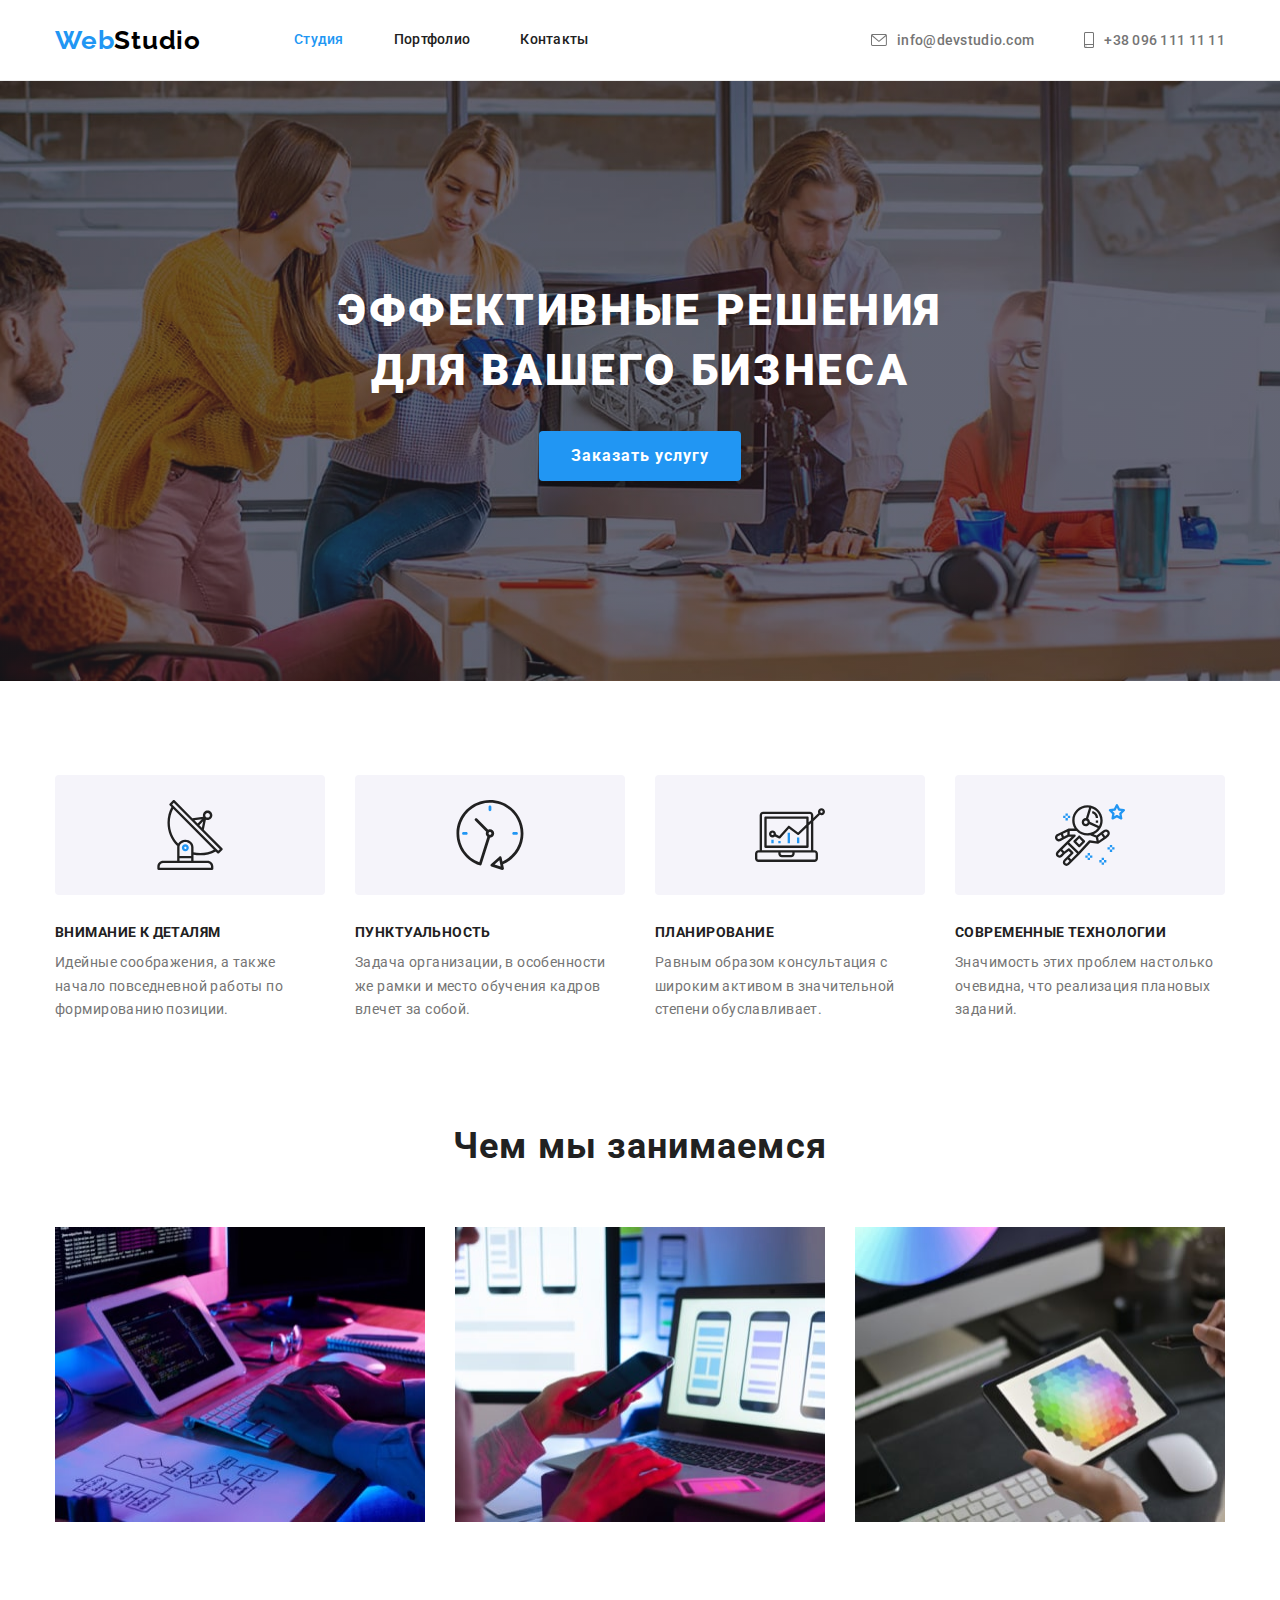
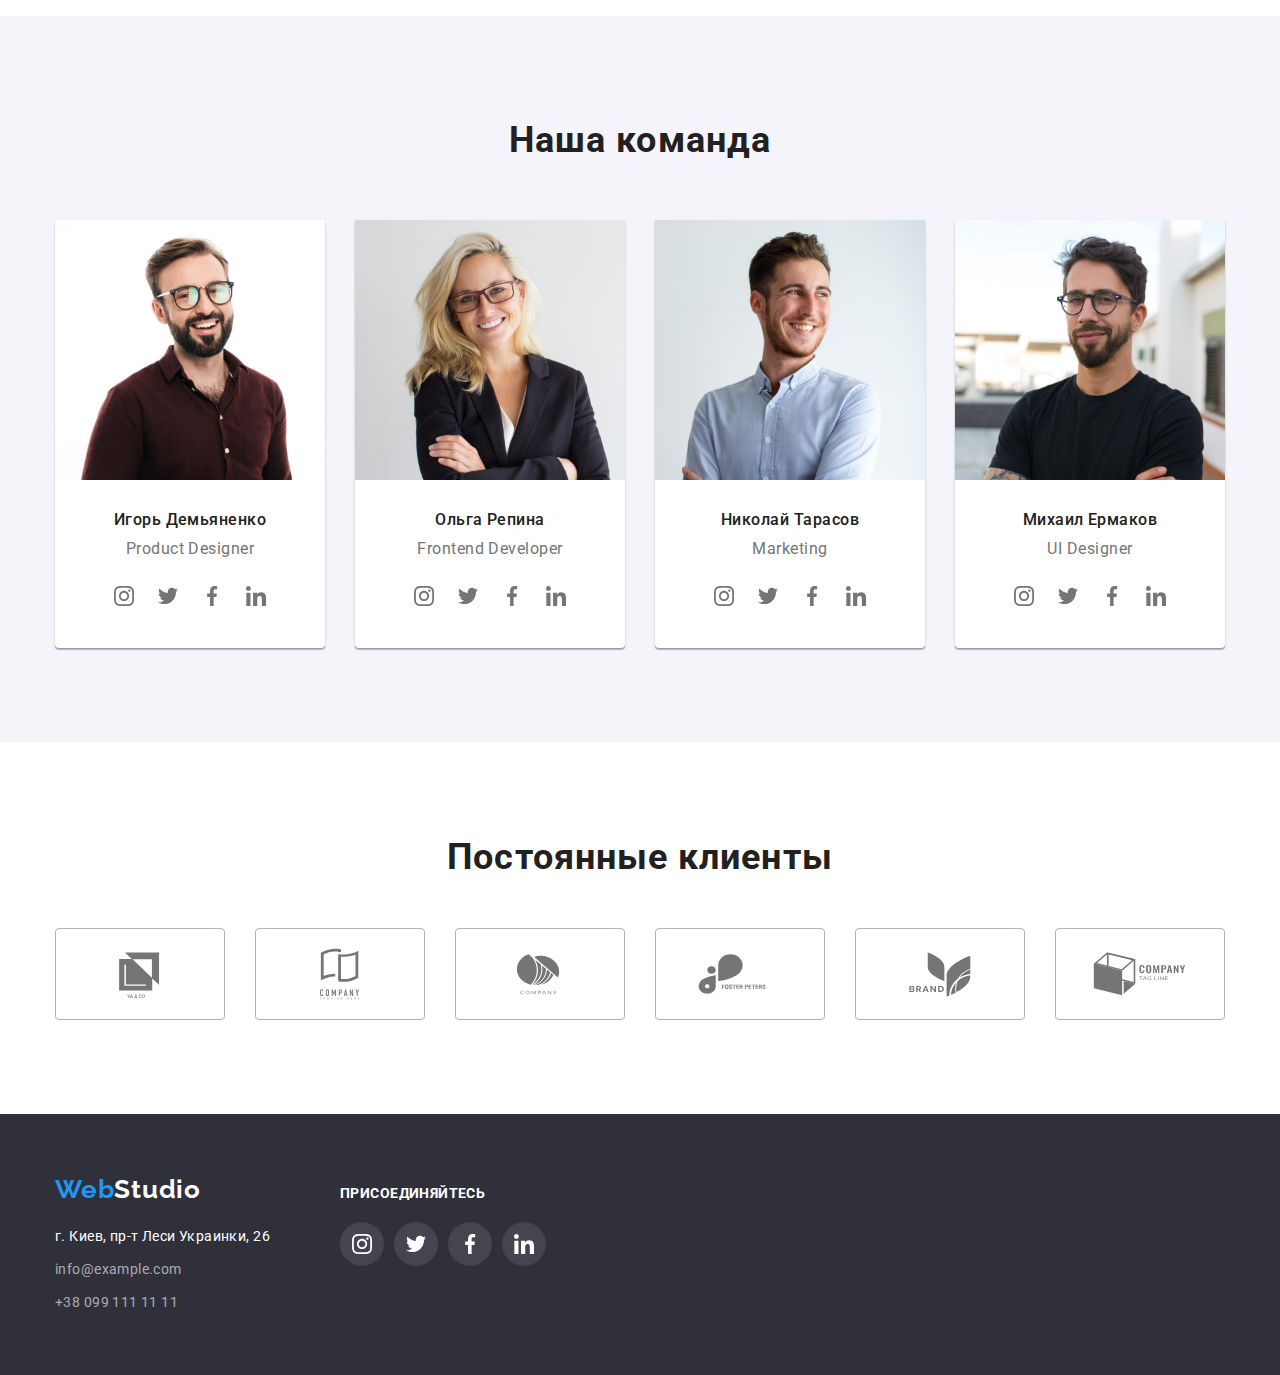
==== index.html @ 25a1067c "Adds files from HW#4" ====
<!DOCTYPE html>
<html lang="ru">
  <head>
    <meta charset="UTF-8" />
    <meta http-equiv="X-UA-Compatible" content="IE=edge" />
    <meta name="viewport" content="width=device-width, initial-scale=1.0" />
    <title>Студия</title>
    <link rel="preconnect" href="https://fonts.googleapis.com" />
    <link rel="preconnect" href="https://fonts.gstatic.com" crossorigin />
    <link
      href="https://fonts.googleapis.com/css2?family=Raleway:wght@700&family=Roboto:wght@400;500;700;900&display=swap"
      rel="stylesheet"
    />
    <link
      rel="stylesheet"
      href="https://cdnjs.cloudflare.com/ajax/libs/modern-normalize/1.1.0/modern-normalize.min.css"
    />
    <link rel="stylesheet" href="./css/styles.css" />
  </head>

  <body>
    <!-- Header -->
    <header class="page-header">
      <div class="container">
        <nav class="page-header-navigation">
          <a class="page-logo link" href="./index.html" lang="en"
            >Web<span class="header-logo">Studio</span></a
          >
          <ul class="page-header-navigation-list list">
            <li class="page-header-navigation-item">
              <a class="page-header-navigation-item-link link page-marker" href="./index.html"
                >Студия</a
              >
            </li>
            <li class="page-header-navigation-item">
              <a class="page-header-navigation-item-link link" href="./portfolio.html">Портфолио</a>
            </li>
            <li class="page-header-navigation-item">
              <a class="page-header-navigation-item-link link" href="">Контакты</a>
            </li>
          </ul>
        </nav>
        <ul class="page-header-contacts-list list">
          <li class="page-header-contacts-item">
            <a class="page-header-contacts-item-link link" href="mailto:info@devstudio.com">
              <svg class="mail-icon" width="16" height="12">
                <use href="./images/icons.svg#icon-envelope"></use></svg>info@devstudio.com
            </a>
          </li>
          <li class="page-header-contacts-item">
            <a class="page-header-contacts-item-link link" href="tel:+380961111111"
              ><svg class="phone-icon" width="10" height="16">
                <use href="./images/icons.svg#icon-smartphone"></use></svg>+38 096 111 11 11
            </a>
          </li>
        </ul>
      </div>
    </header>

    <main>
      <!-- Hero Section -->
      <section class="page-hero">
        <div class="container">
          <h1 class="page-hero-title">Эффективные решения для вашего бизнеса</h1>
          <button class="page-hero-button" type="button">Заказать услугу</button>
        </div>
      </section>

      <!-- Benefits Section -->
      <section class="benefits-section">
        <div class="container">
          <h2 class="benefits-section-title visually-hidden">Наши преимущества</h2>
          <ul class="benefits-section-list list">
            <li class="benefits-section-item">
              <div class="thumb">
                <svg class="benefits-section-item-icon" width="70" height="70">
                  <use href="./images/icons.svg#icon-antenna"></use>
                </svg>
              </div>
              <h3 class="benefits-section-item-title">Внимание к деталям</h3>
              <p class="benefits-section-item-text">
                Идейные соображения, а также начало повседневной работы по формированию позиции.
              </p>
            </li>
            <li class="benefits-section-item">
              <div class="thumb">
                <svg class="benefits-section-item-icon" width="70" height="70">
                  <use href="./images/icons.svg#icon-clock"></use>
                </svg>
              </div>
              <h3 class="benefits-section-item-title">Пунктуальность</h3>
              <p class="benefits-section-item-text">
                Задача организации, в особенности же рамки и место обучения кадров влечет за собой.
              </p>
            </li>
            <li class="benefits-section-item">
              <div class="thumb">
                <svg class="benefits-section-item-icon" width="70" height="70">
                  <use href="./images/icons.svg#icon-diagram"></use>
                </svg>
              </div>
              <h3 class="benefits-section-item-title">Планирование</h3>
              <p class="benefits-section-item-text">
                Равным образом консультация с широким активом в значительной степени обуславливает.
              </p>
            </li>
            <li class="benefits-section-item">
              <div class="thumb">
                <svg class="benefits-section-item-icon" width="70" height="70">
                  <use href="./images/icons.svg#icon-astronaut"></use>
                </svg>
              </div>
              <h3 class="benefits-section-item-title">Современные технологии</h3>
              <p class="benefits-section-item-text">
                Значимость этих проблем настолько очевидна, что реализация плановых заданий.
              </p>
            </li>
          </ul>
        </div>
      </section>

      <!-- Our work Section -->
      <section class="our-work-sectoin">
        <div class="container">
          <h2 class="our-work-sectoin-title">Чем мы занимаемся</h2>
          <ul class="our-work-sectoin-list list">
            <li class="our-work-sectoin-item">
              <img
                class="our-work-sectoin-item-picture"
                src="./images/what-we-do/what-we-do-pic-1.jpg"
                alt="Программист набирает прогрмный код"
                width="370"
                height="295"
              />
            </li>
            <li class="our-work-sectoin-item">
              <img
                class="our-work-sectoin-item-picture"
                src="./images/what-we-do/what-we-do-pic-2.jpg"
                alt="Процесс разработки мобильной версии приложения"
                width="370"
                height="295"
              />
            </li>
            <li class="our-work-sectoin-item">
              <img
                class="our-work-sectoin-item-picture"
                src="./images/what-we-do/what-we-do-pic-3.jpg"
                alt="Процесс выбора цвета из палитры цветов"
                width="370"
                height="295"
              />
            </li>
          </ul>
        </div>
      </section>

      <!-- Our team Section -->
      <section class="team-section">
        <div class="container">
          <h2 class="team-section-title">Наша команда</h2>
          <ul class="team-section-list list">
            <li class="team-section-person">
              <img
                class="team-section-person-photo"
                src="./images/our-team/team-member-pic-1.jpg"
                alt="Фотография дизайнера продукта"
                width="270"
                height="260"
              />
              <h3 class="team-section-person-name">Игорь Демьяненко</h3>
              <p class="team-section-person-profession" lang="en">Product Designer</p>
              <ul class="team-section-person-social-list list">
                <li class="team-section-person-social-item"><a href="" class="team-section-person-social-item-link link"><svg
                      class="team-section-person-social-item-icon" width="20" height="20">
                      <use href="./images/icons.svg#icon-instagram"></use>
                    </svg></a></li>
                <li class="team-section-person-social-item"><a href="" class="team-section-person-social-item-link link"><svg
                      class="team-section-person-social-item-icon" width="20" height="20">
                      <use href="./images/icons.svg#icon-twitter"></use>
                    </svg></a></li>
                <li class="team-section-person-social-item"><a href="" class="team-section-person-social-item-link link"><svg
                      class="team-section-person-social-item-icon" width="20" height="20">
                      <use href="./images/icons.svg#icon-facebook"></use>
                    </svg></a></li>
                <li class="team-section-person-social-item"><a href="" class="team-section-person-social-item-link link"><svg
                      class="team-section-person-social-item-icon" width="20" height="20">
                      <use href="./images/icons.svg#icon-linkedin"></use>
                    </svg></a></li>
              </ul>
            </li>
            <li class="team-section-person">
              <img
                class="team-section-person-photo"
                src="./images/our-team/team-member-pic-2.jpg"
                alt="Фотография фронт энд разработчика"
                width="270"
                height="260"
              />
              <h3 class="team-section-person-name">Ольга Репина</h3>
              <p class="team-section-person-profession" lang="en">Frontend Developer</p>
              <ul class="team-section-person-social-list list">
                <li class="team-section-person-social-item"><a href="" class="team-section-person-social-item-link link"><svg
                      class="team-section-person-social-item-icon" width="20" height="20">
                      <use href="./images/icons.svg#icon-instagram"></use>
                    </svg></a></li>
                <li class="team-section-person-social-item"><a href="" class="team-section-person-social-item-link link"><svg
                      class="team-section-person-social-item-icon" width="20" height="20">
                      <use href="./images/icons.svg#icon-twitter"></use>
                    </svg></a></li>
                <li class="team-section-person-social-item"><a href="" class="team-section-person-social-item-link link"><svg
                      class="team-section-person-social-item-icon" width="20" height="20">
                      <use href="./images/icons.svg#icon-facebook"></use>
                    </svg></a></li>
                <li class="team-section-person-social-item"><a href="" class="team-section-person-social-item-link link"><svg
                      class="team-section-person-social-item-icon" width="20" height="20">
                      <use href="./images/icons.svg#icon-linkedin"></use>
                    </svg></a></li>
              </ul>
            </li>
            <li class="team-section-person">
              <img
                class="team-section-person-photo"
                src="./images/our-team/team-member-pic-3.jpg"
                alt="Фотография маркетолога"
                width="270"
                height="260"
              />
              <h3 class="team-section-person-name">Николай Тарасов</h3>
              <p class="team-section-person-profession" lang="en">Marketing</p>
              <ul class="team-section-person-social-list list">
                <li class="team-section-person-social-item"><a href="" class="team-section-person-social-item-link link"><svg
                      class="team-section-person-social-item-icon" width="20" height="20">
                      <use href="./images/icons.svg#icon-instagram"></use>
                    </svg></a></li>
                <li class="team-section-person-social-item"><a href="" class="team-section-person-social-item-link link"><svg
                      class="team-section-person-social-item-icon" width="20" height="20">
                      <use href="./images/icons.svg#icon-twitter"></use>
                    </svg></a></li>
                <li class="team-section-person-social-item"><a href="" class="team-section-person-social-item-link link"><svg
                      class="team-section-person-social-item-icon" width="20" height="20">
                      <use href="./images/icons.svg#icon-facebook"></use>
                    </svg></a></li>
                <li class="team-section-person-social-item"><a href="" class="team-section-person-social-item-link link"><svg
                      class="team-section-person-social-item-icon" width="20" height="20">
                      <use href="./images/icons.svg#icon-linkedin"></use>
                    </svg></a></li>
              </ul>
            </li>
            <li class="team-section-person">
              <img
                class="team-section-person-photo"
                src="./images/our-team/team-member-pic-4.jpg"
                alt="Фотография дизайнера пользовательского интерфейса"
                width="270"
                height="260"
              />
              <h3 class="team-section-person-name">Михаил Ермаков</h3>
              <p class="team-section-person-profession" lang="en">UI Designer</p>
              <ul class="team-section-person-social-list list">
                <li class="team-section-person-social-item"><a href="" class="team-section-person-social-item-link link"><svg
                      class="team-section-person-social-item-icon" width="20" height="20">
                      <use href="./images/icons.svg#icon-instagram"></use>
                    </svg></a></li>
                <li class="team-section-person-social-item"><a href="" class="team-section-person-social-item-link link"><svg
                      class="team-section-person-social-item-icon" width="20" height="20">
                      <use href="./images/icons.svg#icon-twitter"></use>
                    </svg></a></li>
                <li class="team-section-person-social-item"><a href="" class="team-section-person-social-item-link link"><svg
                      class="team-section-person-social-item-icon" width="20" height="20">
                      <use href="./images/icons.svg#icon-facebook"></use>
                    </svg></a></li>
                <li class="team-section-person-social-item"><a href="" class="team-section-person-social-item-link link"><svg
                      class="team-section-person-social-item-icon" width="20" height="20">
                      <use href="./images/icons.svg#icon-linkedin"></use>
                    </svg></a></li>
              </ul>
            </li>
          </ul>
        </div>
      </section>

      <!-- Clients Section -->
      <section class="clients-section">
        <div class="container">
          <h2 class="clients-section-title">Постоянные клиенты</h2>
          <ul class="clients-section-list list">
            <li class="clients-section-item">
              <a class="client-section-item-link link" href=""><svg class="clients-section-item-icon" width="106" height="60">
                <use href="./images/icons.svg#icon-client-1"></use>
              </svg></a>
            </li>
            <li class="clients-section-item">
              <a class="client-section-item-link link" href=""><svg class="clients-section-item-icon" width="106" height="60">
                <use href="./images/icons.svg#icon-client-2"></use>
              </svg></a>
            </li>
            <li class="clients-section-item">
              <a class="client-section-item-link link" href=""><svg class="clients-section-item-icon" width="106" height="60">
                <use href="./images/icons.svg#icon-client-3"></use>
              </svg></a>
            </li>
            <li class="clients-section-item">
              <a class="client-section-item-link link" href=""><svg class="clients-section-item-icon" width="106" height="60">
                <use href="./images/icons.svg#icon-client-4"></use>
              </svg></a>
            </li>
            <li class="clients-section-item">
              <a class="client-section-item-link link" href=""><svg class="clients-section-item-icon" width="106" height="60">
                <use href="./images/icons.svg#icon-client-5"></use>
              </svg></a>
            </li>
            <li class="clients-section-item">
              <a class="client-section-item-link link" href=""><svg class="clients-section-item-icon" width="106" height="60">
                <use href="./images/icons.svg#icon-client-6"></use>
              </svg></a>
            </li>
          </ul>
        </div>
      </section>
    </main>

    <!-- Footer -->
    <footer class="page-footer">
      <div class="container">
        <div class="footer-contacts">
          <a class="page-logo link" href="./index.html" lang="en"
            >Web<span class="footer-logo">Studio</span></a
          >
          <address class="page-footer-address">
            <ul class="page-footer-address-list list">
              <li class="page-footer-address-item">
                <a
                  class="page-footer-address-item-address link"
                  href="https://goo.gl/maps/Gpic2GzjELETUbJ9A"
                  target="_blank"
                  rel="noopener noreferrer"
                  >г. Киев, пр-т Леси Украинки, 26</a
                >
              </li>
              <li class="page-footer-address-item">
                <a class="page-footer-address-item-mail link" href="mailto:info@example.com"
                  >info@example.com</a
                >
              </li>
              <li class="page-footer-address-item">
                <a class="page-footer-address-item-tel link" href="tel:+380991111111"
                  >+38 099 111 11 11</a
                >
              </li>
            </ul>
          </address>
        </div>

        <div class="footer-social">
          <h2 class="footer-social-title">Присоединяйтесь</h2>
          <ul class="footer-social-list list">
            <li class="footer-social-item"><a href="" class="footer-social-item-link link"><svg
                  class="footer-social-item-icon" width="20" height="20">
                  <use href="./images/icons.svg#icon-instagram"></use>
                </svg></a></li>
            <li class="footer-social-item"><a href="" class="footer-social-item-link link"><svg
                  class="footer-social-item-icon" width="20" height="20">
                  <use href="./images/icons.svg#icon-twitter"></use>
                </svg></a></li>
            <li class="footer-social-item"><a href="" class="footer-social-item-link link"><svg
                  class="footer-social-item-icon" width="20" height="20">
                  <use href="./images/icons.svg#icon-facebook"></use>
                </svg></a></li>
            <li class="footer-social-item"><a href="" class="footer-social-item-link link"><svg
                  class="footer-social-item-icon" width="20" height="20">
                  <use href="./images/icons.svg#icon-linkedin"></use>
                </svg></a></li>
          </ul>
        </div>
      </div>
    </footer>
  </body>
</html>
---- css/styles.css ----
:root {
  --main-title-color: #212121;
  --main-text-color: #757575;
  --main-navigation-item-color: #212121;
  --accent-color: #2196f3;
  --current-page-marker-color: #2196f3;

  --section-padding-top: 94px;
  --section-padding-bottom: 94px;
  --main-gap: 30px;
}

body {
  font-family: 'Roboto', sans-serif;
  color: var(--main-text-color);
}

h1,
h2,
h3,
h4,
h5,
h6,
p {
  margin-top: 0;
  margin-bottom: 0;
}

ul {
  margin-top: 0;
  margin-bottom: 0;
  padding-left: 0;
}

/* -***- Utiliyt classes -***- */
.visually-hidden {
  position: absolute;
  width: 1px;
  height: 1px;
  margin: -1px;
  padding: 0;
  overflow: hidden;
  border: 0;
  clip: rect(0 0 0 0);
}

.list {
  list-style: none;
}

.link {
  text-decoration: none;
}

.container {
  width: 1200px;
  padding-left: 15px;
  padding-right: 15px;
  margin: 0 auto;
}

.page-logo {
  font-family: 'Raleway', sans-serif;
  font-weight: 700;
  font-size: 26px;
  line-height: 1.19;
  letter-spacing: 0.03em;

  color: #2196f3;
}

/* -***-Index page-***- */

/* ---Header--- */
.page-header {
  border-bottom: 1px solid #ececec;
}

/* Logo */
.page-header .container {
  display: flex;
}

.page-header-navigation {
  display: flex;
  align-items: center;
}

.page-logo .header-logo {
  color: #000000;
}

/* Header Navigation */
.page-header-navigation-list {
  display: flex;
  margin-left: 93px;
}

.page-header-navigation-item + .page-header-navigation-item {
  margin-left: 50px;
}

.page-header-navigation-item-link {
  font-weight: 500;
  font-size: 14px;
  line-height: 1.14;
  letter-spacing: 0.02em;

  color: var(--main-navigation-item-color);

  display: block;
  padding-top: 32px;
  padding-bottom: 32px;
}

.page-header-navigation-item-link:hover,
.page-header-navigation-item-link:focus {
  color: var(--accent-color);
}

/* Header Contacts */
.page-header-contacts-list {
  display: flex;
  margin-left: auto;
  align-items: center;
}

.page-header-contacts-item + .page-header-contacts-item {
  margin-left: 50px;
}

.page-header-contacts-item-link {
  font-weight: 500;
  font-size: 14px;
  line-height: 1, 14;
  letter-spacing: 0.02em;

  color: #757575;

  display: flex;
  align-items: center;
  padding-top: 32px;
  padding-bottom: 32px;
}

.page-header-contacts-item-link:hover,
.page-header-contacts-item-link:focus {
  color: var(--accent-color);
}

.mail-icon,
.phone-icon {
  fill: currentColor;
  margin-right: 10px;
  max-height: 100%;
}

.page-marker {
  color: var(--current-page-marker-color);
}

/* ---Hero Section--- */
.page-hero {
  padding-top: 200px;
  padding-bottom: 200px;

  background-color: #c4c4c4;
  background-image: linear-gradient(rgba(47, 48, 58, 0.4), rgba(47, 48, 58, 0.4)),
    url(../images/hero-section/hero-bg.jpg);
  background-repeat: no-repeat;
  background-position: center;
  background-size: cover;
}

.page-hero-title {
  font-weight: 900;
  font-size: 44px;
  line-height: 1.36;
  letter-spacing: 0.06em;
  text-transform: uppercase;
  text-align: center;

  color: #ffffff;

  display: block;
  width: 696px;
  margin-left: auto;
  margin-right: auto;
}

.page-hero-button {
  font-family: 'Roboto', sans-serif;
  font-weight: 700;
  font-size: 16px;
  line-height: 1.87;
  letter-spacing: 0.06em;

  cursor: pointer;

  color: #ffffff;
  background-color: #2196f3;
  border: 0;
  padding: 10px 32px;
  box-shadow: 0px 4px 4px rgba(0, 0, 0, 0.15);
  border-radius: 4px;

  display: block;
  margin-top: 30px;
  margin-left: auto;
  margin-right: auto;
}

.page-hero-button:hover,
.page-hero-button:focus {
  background-color: #188ce8;
}

/* ---Benefits Section--- */
.benefits-section {
  padding-top: var(--section-padding-top);
  padding-bottom: var(--section-padding-bottom);
}

.benefits-section-list {
  display: flex;
}

.benefits-section-item + .benefits-section-item {
  margin-left: var(--main-gap);
}

.benefits-section .thumb {
  width: 270px;
  height: 120px;
  display: flex;
  align-items: center;
  justify-content: center;

  background-color: #f5f4fa;
  border-radius: 4px;
}

.benefits-section-item-title {
  font-weight: 700;
  font-size: 14px;
  line-height: 1.14;
  letter-spacing: 0.03em;
  text-transform: uppercase;

  color: var(--main-title-color);

  margin-top: 30px;
}

.benefits-section-item-text {
  font-size: 14px;
  line-height: 1.71;
  letter-spacing: 0.03em;

  display: block;
  margin-top: 10px;
}

/* ---Our work Section--- */
.our-work-sectoin {
  padding-bottom: var(--section-padding-bottom);
}

.our-work-sectoin-title {
  font-weight: 700;
  font-size: 36px;
  line-height: 1.67;
  letter-spacing: 0.03em;
  text-align: center;

  color: var(--main-title-color);
}

.our-work-sectoin-list {
  display: flex;
  margin-top: 50px;
}

.our-work-sectoin-item + .our-work-sectoin-item {
  margin-left: var(--main-gap);
}

.our-work-sectoin-item-picture {
  display: block;
}

/* ---Our team Section--- */
.team-section {
  padding-top: var(--section-padding-top);
  padding-bottom: var(--section-padding-bottom);

  background: #f5f4fa;
}

.team-section-title {
  font-weight: 700;
  font-size: 36px;
  line-height: 1.67;
  letter-spacing: 0.03em;
  text-align: center;

  color: var(--main-title-color);
}

.team-section-list {
  display: flex;
  margin-top: 50px;
}

.team-section-person + .team-section-person {
  margin-left: var(--main-gap);
}

.team-section-person {
  background: #ffffff;
  box-shadow: 0px 1px 3px rgba(0, 0, 0, 0.12), 0px 1px 1px rgba(0, 0, 0, 0.14),
    0px 2px 1px rgba(0, 0, 0, 0.2);
  border-radius: 0px 0px 4px 4px;
  padding-bottom: 30px;
}

.team-section-person-photo {
  display: block;
}

.team-section-person-name {
  font-weight: 500;
  font-size: 16px;
  line-height: 1.19;
  letter-spacing: 0.03em;
  text-align: center;

  color: #212121;

  margin-top: 30px;
}

.team-section-person-profession {
  font-size: 16px;
  line-height: 1.19;
  letter-spacing: 0.03em;
  text-align: center;

  margin-top: 10px;
}

.team-section-person-social-list {
  display: flex;
  justify-content: center;
  margin-top: 16px;
}

.eam-section-person-social-item:not(:last-child) {
  margin-right: 10px;
}

.team-section-person-social-item-link {
  display: flex;
  width: 44px;
  height: 44px;
  border-radius: 50%;
  align-items: center;
  justify-content: center;
  color: var(--main-text-color);
}

.team-section-person-social-item-link:hover,
.team-section-person-social-item-link:focus {
  background-color: var(--accent-color);
  color: #ffffff;
}

.team-section-person-social-item-icon {
  fill: currentColor;
}

/* --Clients Section--- */
.clients-section {
  padding-top: var(--section-padding-top);
  padding-bottom: var(--section-padding-bottom);
}

.clients-section-title {
  font-weight: bold;
  font-size: 36px;
  line-height: 1.17;
  text-align: center;
  letter-spacing: 0.03em;

  color: var(--main-title-color);
}

.clients-section-list {
  display: flex;
  margin-top: 50px;
}

.clients-section-item:not(:last-child) {
  margin-right: var(--main-gap);
}

.client-section-item-link {
  display: flex;
  width: 170px;
  height: 92px;
  border: 1px solid #afb1b8;
  border-radius: 4px;
  padding: 16px 32px;
  color: var(--main-text-color);
}

.client-section-item-link:hover,
.client-section-item-link:focus {
  color: var(--accent-color);
  border: 1px solid var(--accent-color);
}

.clients-section-item-icon {
  fill: currentColor;
}

/* ---Footer--- */
.page-footer {
  background-color: #2f303a;
}

.page-logo .footer-logo {
  color: #ffffff;
}

.page-footer .container {
  padding-top: 60px;
  padding-bottom: 60px;

  display: flex;
  align-items: baseline;
}

.page-footer-address {
  display: block;
  margin-top: 20px;
}

.page-footer-address-item + .page-footer-address-item {
  display: block;
  margin-top: 9px;
}

.page-footer-address-item-address {
  font-style: normal;
  font-size: 14px;
  line-height: 1.71;
  letter-spacing: 0.03em;

  color: #ffffff;
}

.page-footer-address-item-address:hover,
.page-footer-address-item-address:focus {
  color: var(--accent-color);
}

.page-footer-address-item-mail,
.page-footer-address-item-tel {
  font-style: normal;
  font-size: 14px;
  line-height: 1.71;
  letter-spacing: 0.03em;

  color: rgba(255, 255, 255, 0.6);
}

.page-footer-address-item-mail:hover,
.page-footer-address-item-mail:focus {
  color: var(--accent-color);
}

.page-footer-address-item-tel:hover,
.page-footer-address-item-tel:focus {
  color: var(--accent-color);
}

.footer-social {
  margin-left: 70px;
}

.footer-social-title {
  font-weight: bold;
  font-size: 14px;
  line-height: 1.14;
  letter-spacing: 0.03em;
  text-transform: uppercase;

  color: #ffffff;
}

.footer-social-list {
  display: flex;
  margin-top: 20px;
}

.footer-social-item:not(:last-child) {
  margin-right: 10px;
}

.footer-social-item-link {
  display: flex;
  justify-content: center;
  align-items: center;
  width: 44px;
  height: 44px;

  background-color: rgba(255, 255, 255, 0.1);
  border-radius: 50%;
  color: #ffffff;
}

.footer-social-item-link:hover,
.footer-social-item-link:focus {
  background-color: var(--accent-color);
}

.footer-social-item-icon {
  fill: currentColor;
}

/* -***-Portfolio page-***- */
.projects {
  padding-top: var(--section-padding-top);
  padding-bottom: var(--section-padding-bottom);
}

/* ---Filters Section--- */
.filters-list {
  display: flex;
  justify-content: center;
}

.filters-item + .filters-item {
  margin-left: 8px;
}

.filters-button {
  font-family: 'Roboto', sans-serif;
  font-weight: 500;
  font-size: 16px;
  line-height: 1.62;
  letter-spacing: 0.03em;

  cursor: pointer;

  color: #212121;
  background: #f5f4fa;

  border-radius: 4px;
  border: 0;
  padding: 6px 22px;
}

/* .active-button {
  color: #ffffff;
  text-shadow: 0px 4px 4px rgba(0, 0, 0, 0.25);
  background-color: #2196f3;
} */

.filters-button:hover,
.filters-button:focus {
  color: #ffffff;
  text-shadow: 0px 4px 4px rgba(0, 0, 0, 0.25);
  background-color: var(--accent-color);
  box-shadow: 0px 3px 1px rgba(0, 0, 0, 0.1), 0px 1px 2px rgba(0, 0, 0, 0.08),
    0px 2px 2px rgba(0, 0, 0, 0.12);
}

/* ---Projects Section--- */

.project-list {
  display: flex;
  flex-wrap: wrap;
  margin-top: 50px;
  margin-right: calc(-1 * var(--main-gap));
  margin-bottom: -30px;
}

.project-item {
  flex-basis: calc(100% / 3 - 30px);
  margin-right: var(--main-gap);
  margin-bottom: 30px;

  background: #ffffff;
}

.project-item:hover,
.project-item:focus {
  box-shadow: 0px 1px 1px rgba(0, 0, 0, 0.12), 0px 4px 4px rgba(0, 0, 0, 0.06),
    1px 4px 6px rgba(0, 0, 0, 0.16);
}

.project-preview {
  display: block;
  max-width: 100%;
}

.project-item-description {
  padding: 20px 24px;
  border-left: 1px solid #eeeeee;
  border-right: 1px solid #eeeeee;
  border-bottom: 1px solid #eeeeee;
}

.project-title {
  font-weight: 700;
  font-size: 18px;
  line-height: 2;
  letter-spacing: 0.06em;

  color: var(--main-title-color);
}

.project-category {
  font-size: 16px;
  line-height: 1.87;
  letter-spacing: 0.03em;
  color: var(--main-text-color);

  margin-top: 4px;
}
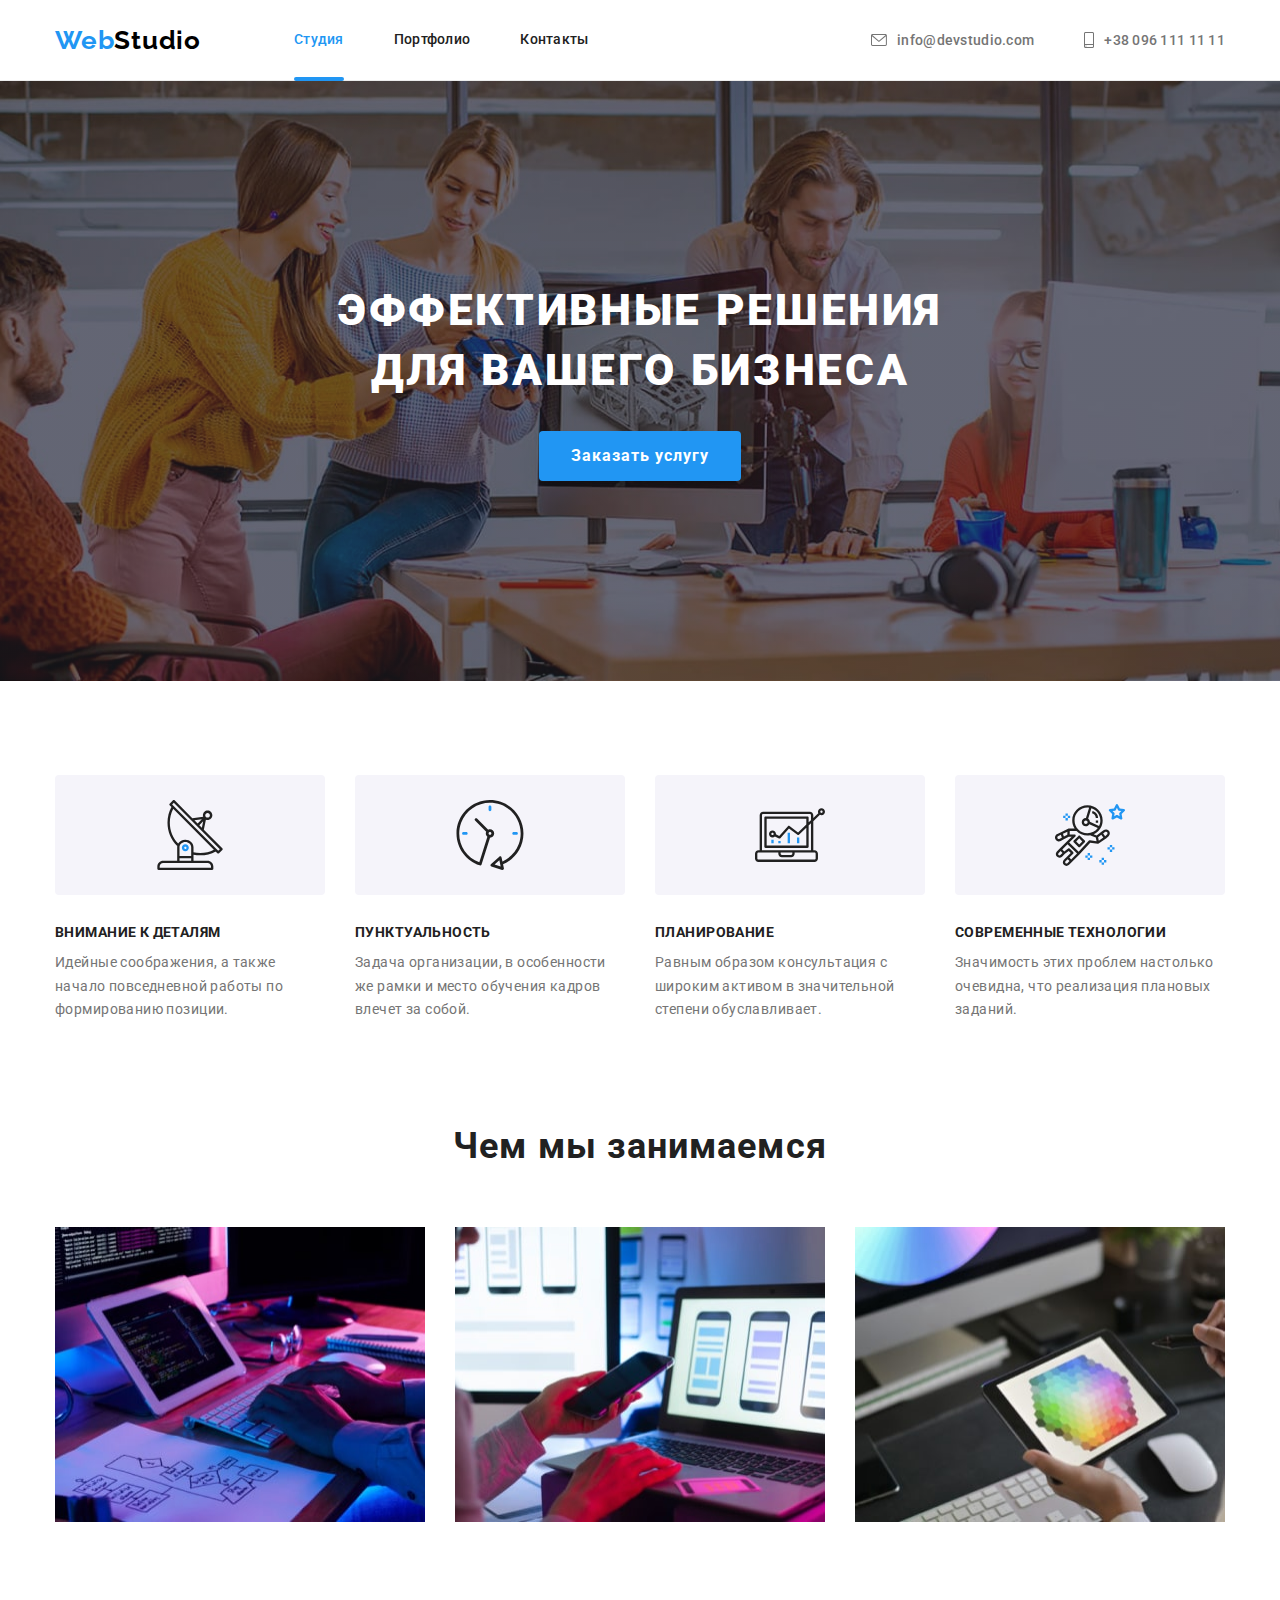
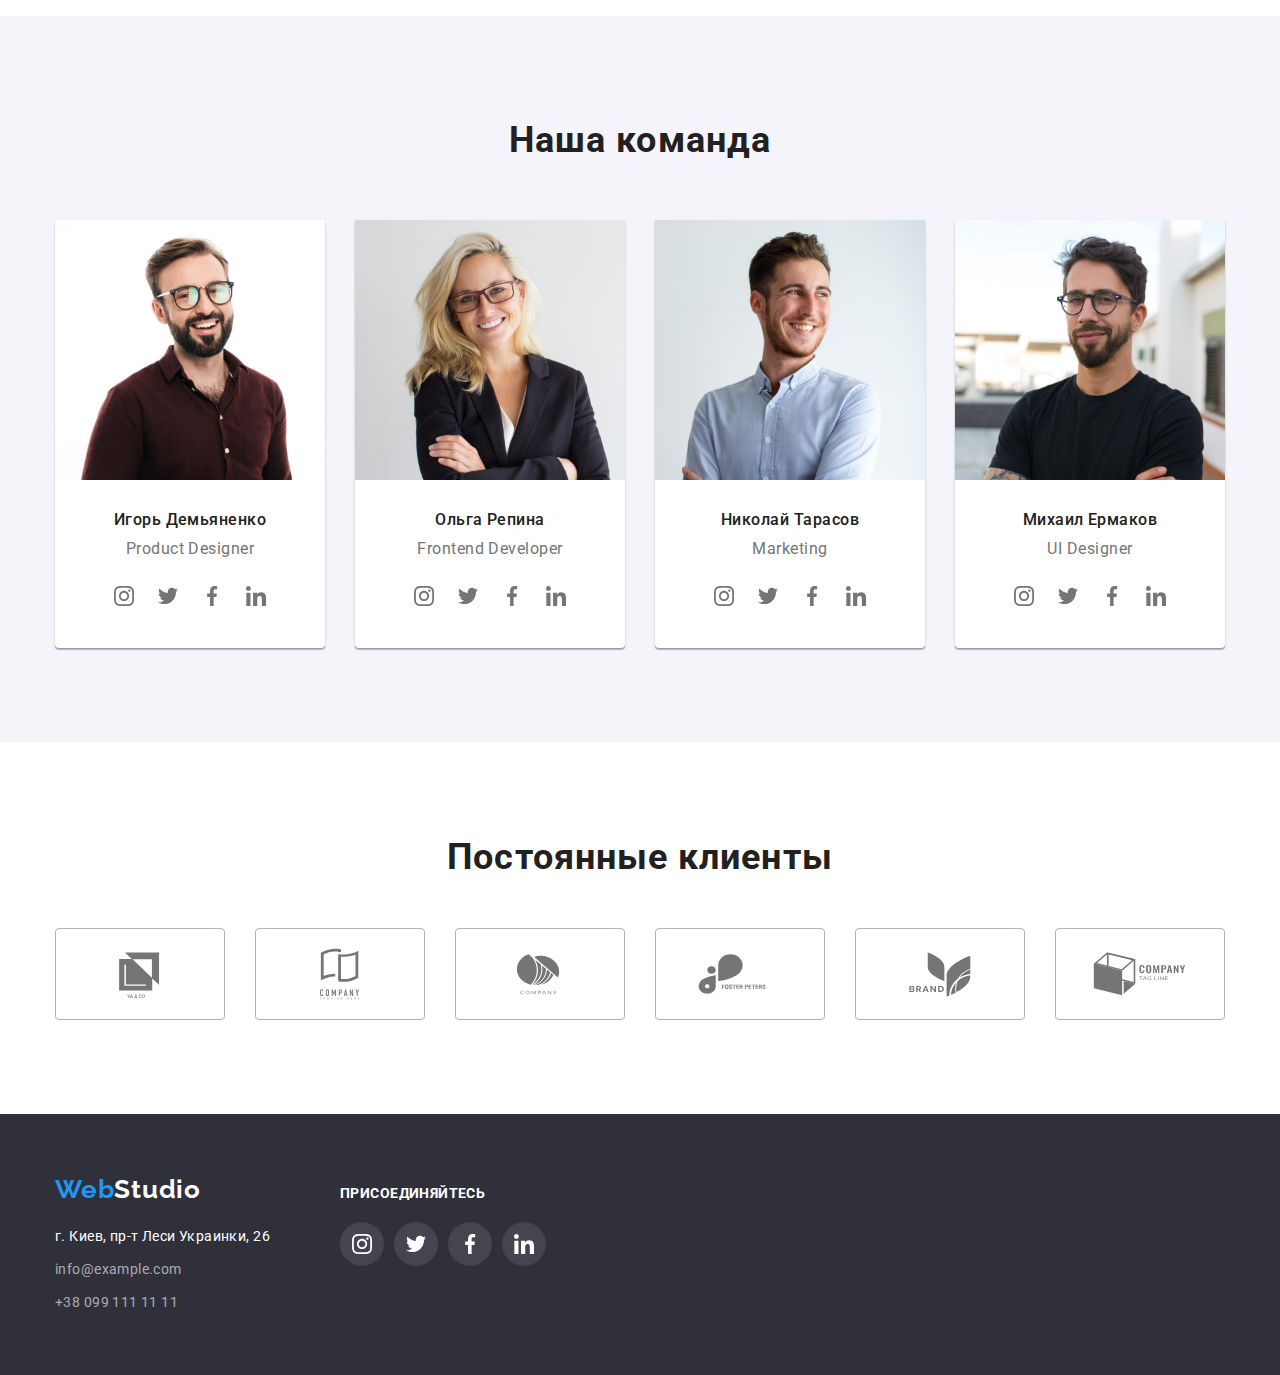
==== commit 52193792: "Adds current page underline identification" ====
--- a/index.html
+++ b/index.html
@@ -28,7 +28,7 @@
           >
           <ul class="page-header-navigation-list list">
             <li class="page-header-navigation-item">
-              <a class="page-header-navigation-item-link link page-marker" href="./index.html"
+              <a class="page-header-navigation-item-link link current-page-marker" href="./index.html"
                 >Студия</a
               >
             </li>
--- a/css/styles.css
+++ b/css/styles.css
@@ -111,6 +111,8 @@
   display: block;
   padding-top: 32px;
   padding-bottom: 32px;
+
+  transition: color 250ms cubic-bezier(0.4, 0, 0.2, 1);
 }
 
 .page-header-navigation-item-link:hover,
@@ -141,6 +143,8 @@
   align-items: center;
   padding-top: 32px;
   padding-bottom: 32px;
+
+  transition: color 250ms cubic-bezier(0.4, 0, 0.2, 1);
 }
 
 .page-header-contacts-item-link:hover,
@@ -155,8 +159,24 @@
   max-height: 100%;
 }
 
-.page-marker {
+.current-page-marker {
   color: var(--current-page-marker-color);
+
+  position: relative;
+}
+
+.current-page-marker::after {
+  content: '';
+  width: 100%;
+  height: 4px;
+  background-color: var(--accent-color);
+  border-radius: 2px;
+
+  display: block;
+
+  position: absolute;
+  left: 0;
+  bottom: -1px;
 }
 
 /* ---Hero Section--- */
@@ -208,6 +228,8 @@
   margin-top: 30px;
   margin-left: auto;
   margin-right: auto;
+
+  transition: background-color 250ms cubic-bezier(0.4, 0, 0.2, 1);
 }
 
 .page-hero-button:hover,
@@ -367,6 +389,8 @@
   align-items: center;
   justify-content: center;
   color: var(--main-text-color);
+
+  transition: background-color 250ms cubic-bezier(0.4, 0, 0.2, 1);
 }
 
 .team-section-person-social-item-link:hover,
@@ -412,6 +436,8 @@
   border-radius: 4px;
   padding: 16px 32px;
   color: var(--main-text-color);
+
+  transition: color 250ms cubic-bezier(0.4, 0, 0.2, 1), border 250ms cubic-bezier(0.4, 0, 0.2, 1);
 }
 
 .client-section-item-link:hover,
@@ -458,6 +484,8 @@
   letter-spacing: 0.03em;
 
   color: #ffffff;
+
+  transition: color 250ms cubic-bezier(0.4, 0, 0.2, 1);
 }
 
 .page-footer-address-item-address:hover,
@@ -473,6 +501,8 @@
   letter-spacing: 0.03em;
 
   color: rgba(255, 255, 255, 0.6);
+
+  transition: color 250ms cubic-bezier(0.4, 0, 0.2, 1);
 }
 
 .page-footer-address-item-mail:hover,
@@ -518,6 +548,8 @@
   background-color: rgba(255, 255, 255, 0.1);
   border-radius: 50%;
   color: #ffffff;
+
+  transition: background-color 250ms cubic-bezier(0.4, 0, 0.2, 1);
 }
 
 .footer-social-item-link:hover,
@@ -560,6 +592,11 @@
   border-radius: 4px;
   border: 0;
   padding: 6px 22px;
+
+  transition: color 250ms cubic-bezier(0.4, 0, 0.2, 1),
+    text-shadow 250ms cubic-bezier(0.4, 0, 0.2, 1),
+    background-color 250ms cubic-bezier(0.4, 0, 0.2, 1),
+    box-shadow 250ms cubic-bezier(0.4, 0, 0.2, 1);
 }
 
 /* .active-button {
@@ -593,6 +630,8 @@
   margin-bottom: 30px;
 
   background: #ffffff;
+
+  transition: box-shadow 250ms cubic-bezier(0.4, 0, 0.2, 1);
 }
 
 .project-item:hover,
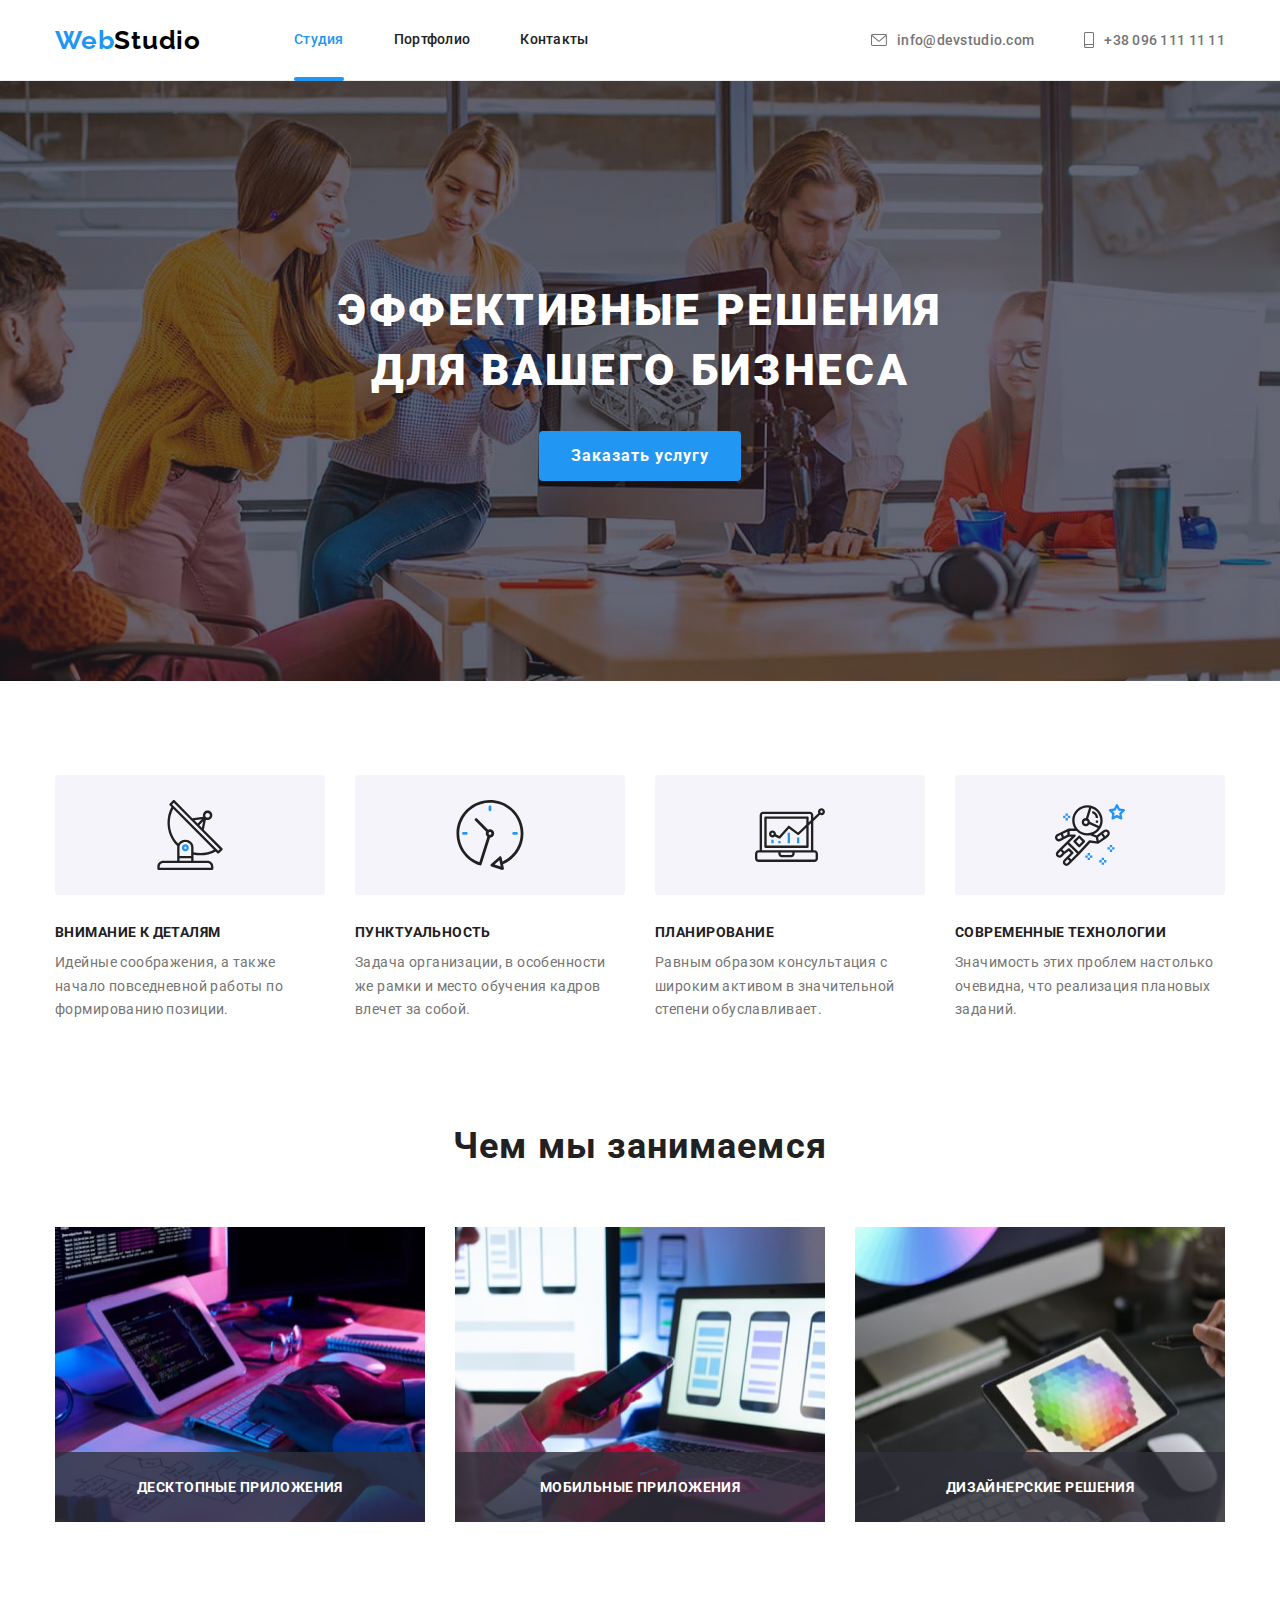
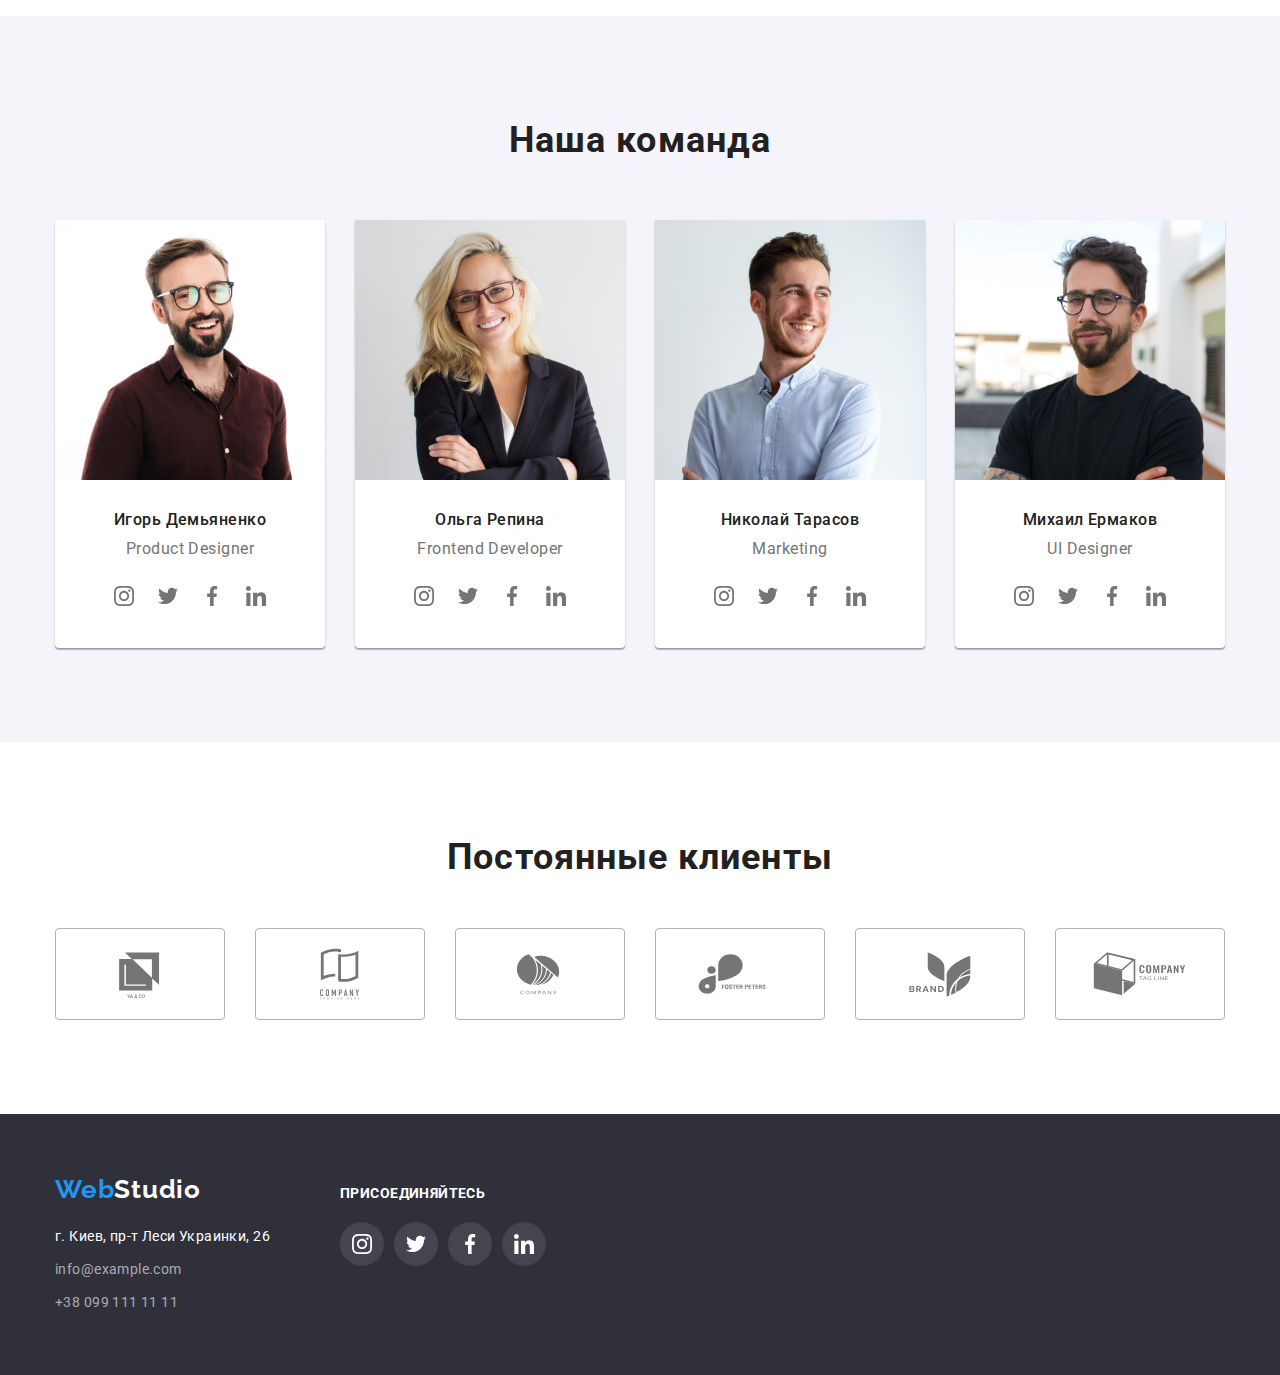
==== commit cda0bc78: "Adds labels for our work section items" ====
--- a/index.html
+++ b/index.html
@@ -125,31 +125,40 @@
           <h2 class="our-work-sectoin-title">Чем мы занимаемся</h2>
           <ul class="our-work-sectoin-list list">
             <li class="our-work-sectoin-item">
-              <img
-                class="our-work-sectoin-item-picture"
-                src="./images/what-we-do/what-we-do-pic-1.jpg"
-                alt="Программист набирает прогрмный код"
-                width="370"
-                height="295"
-              />
+              <div class="our-work-sectoin-item-wrapper">
+                <img
+                  class="our-work-sectoin-item-picture"
+                  src="./images/what-we-do/what-we-do-pic-1.jpg"
+                  alt="Программист набирает прогрмный код"
+                  width="370"
+                  height="295"
+                />
+                <p class="our-work-sectoin-item-lable">Десктопные приложения</p>
+              </div>
             </li>
             <li class="our-work-sectoin-item">
-              <img
-                class="our-work-sectoin-item-picture"
-                src="./images/what-we-do/what-we-do-pic-2.jpg"
-                alt="Процесс разработки мобильной версии приложения"
-                width="370"
-                height="295"
-              />
+              <div class="our-work-sectoin-item-wrapper">
+                <img
+                  class="our-work-sectoin-item-picture"
+                  src="./images/what-we-do/what-we-do-pic-2.jpg"
+                  alt="Процесс разработки мобильной версии приложения"
+                  width="370"
+                  height="295"
+                />
+                <p class="our-work-sectoin-item-lable">Мобильные приложения</p>
+              </div>
             </li>
             <li class="our-work-sectoin-item">
-              <img
-                class="our-work-sectoin-item-picture"
-                src="./images/what-we-do/what-we-do-pic-3.jpg"
-                alt="Процесс выбора цвета из палитры цветов"
-                width="370"
-                height="295"
-              />
+              <div class="our-work-sectoin-item-wrapper">
+                <img
+                  class="our-work-sectoin-item-picture"
+                  src="./images/what-we-do/what-we-do-pic-3.jpg"
+                  alt="Процесс выбора цвета из палитры цветов"
+                  width="370"
+                  height="295"
+                />
+                <p class="our-work-sectoin-item-lable">Дизайнерские решения</p>
+              </div>
             </li>
           </ul>
         </div>
--- a/css/styles.css
+++ b/css/styles.css
@@ -307,8 +307,32 @@
   margin-left: var(--main-gap);
 }
 
+.our-work-sectoin-item-wrapper {
+  position: relative;
+}
+
 .our-work-sectoin-item-picture {
   display: block;
+}
+
+.our-work-sectoin-item-lable {
+  font-weight: bold;
+  font-size: 14px;
+  line-height: calc(16 / 14);
+  text-align: center;
+  letter-spacing: 0.03em;
+  text-transform: uppercase;
+
+  color: #ffffff;
+  background-color: rgba(47, 48, 58, 0.8);
+
+  position: absolute;
+  bottom: 0;
+  left: 50%;
+  transform: translate(-50%);
+
+  width: 100%;
+  padding: 27px 0;
 }
 
 /* ---Our team Section--- */
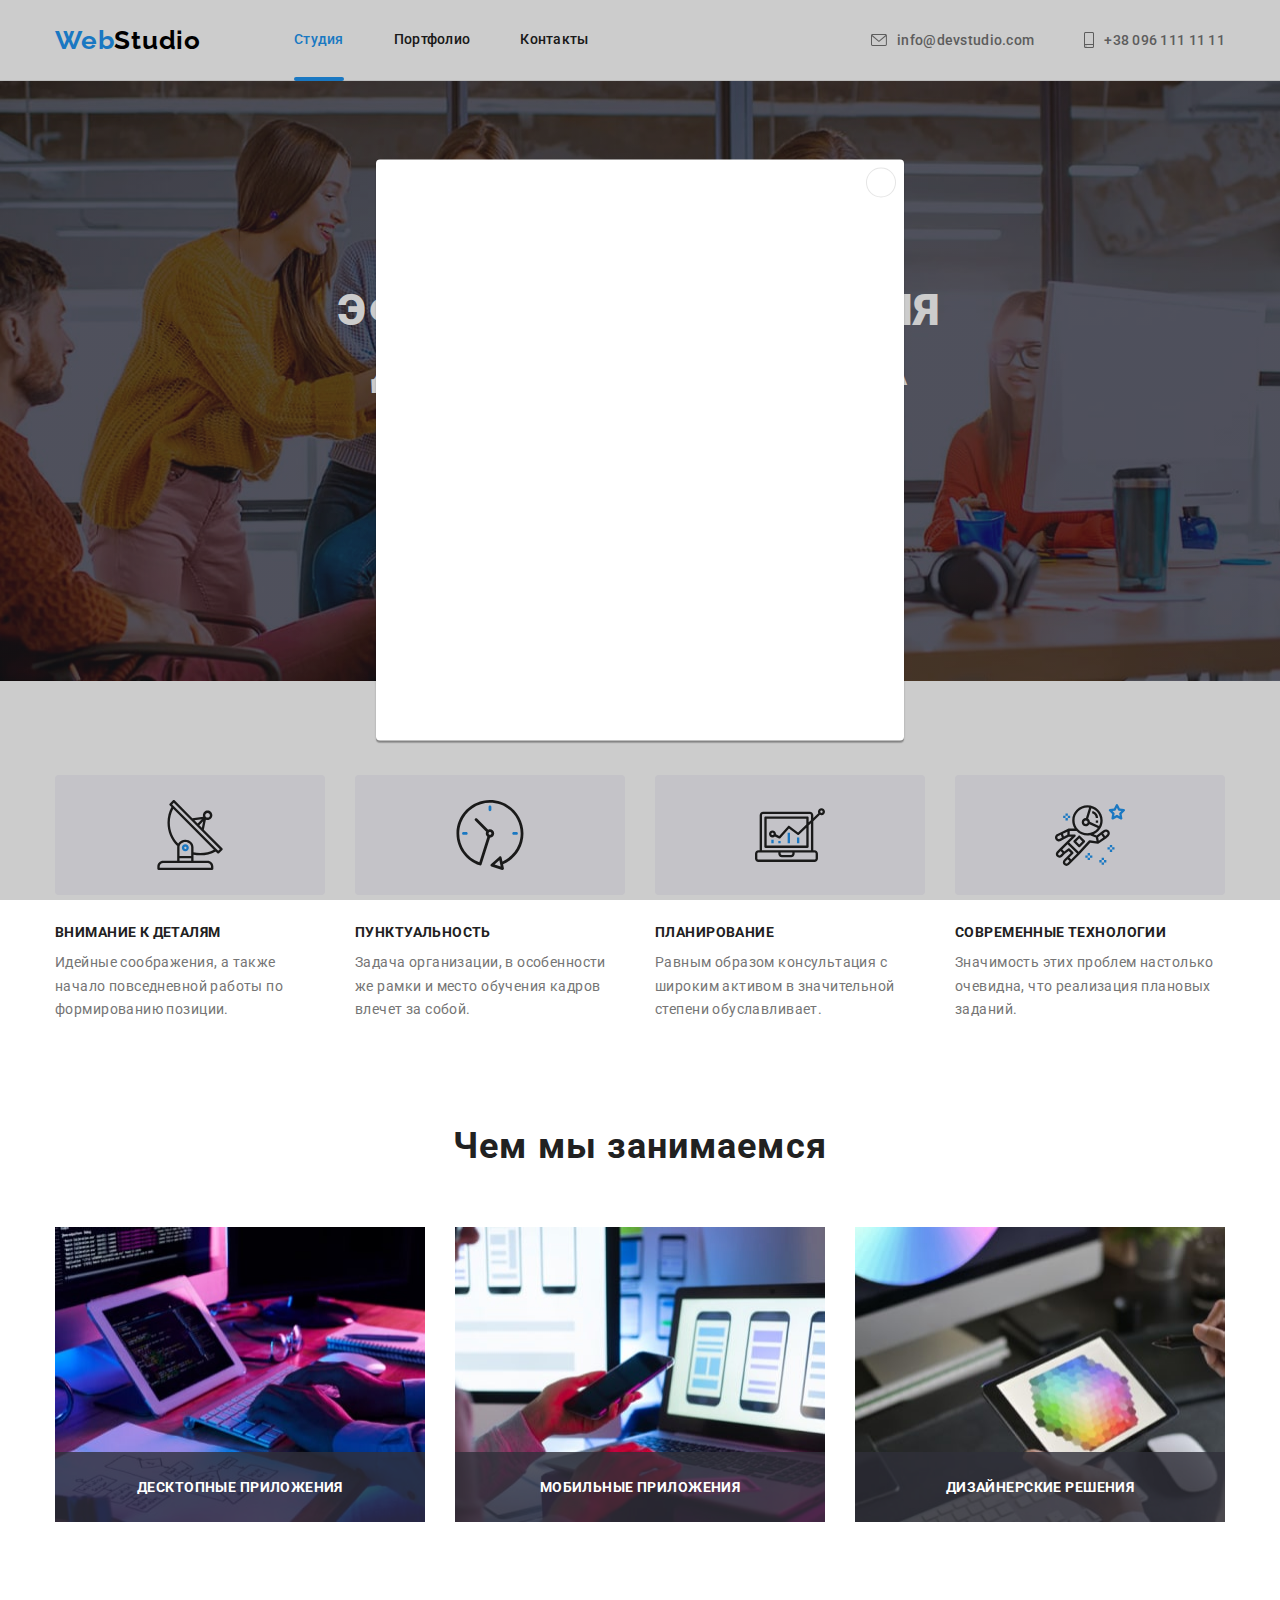
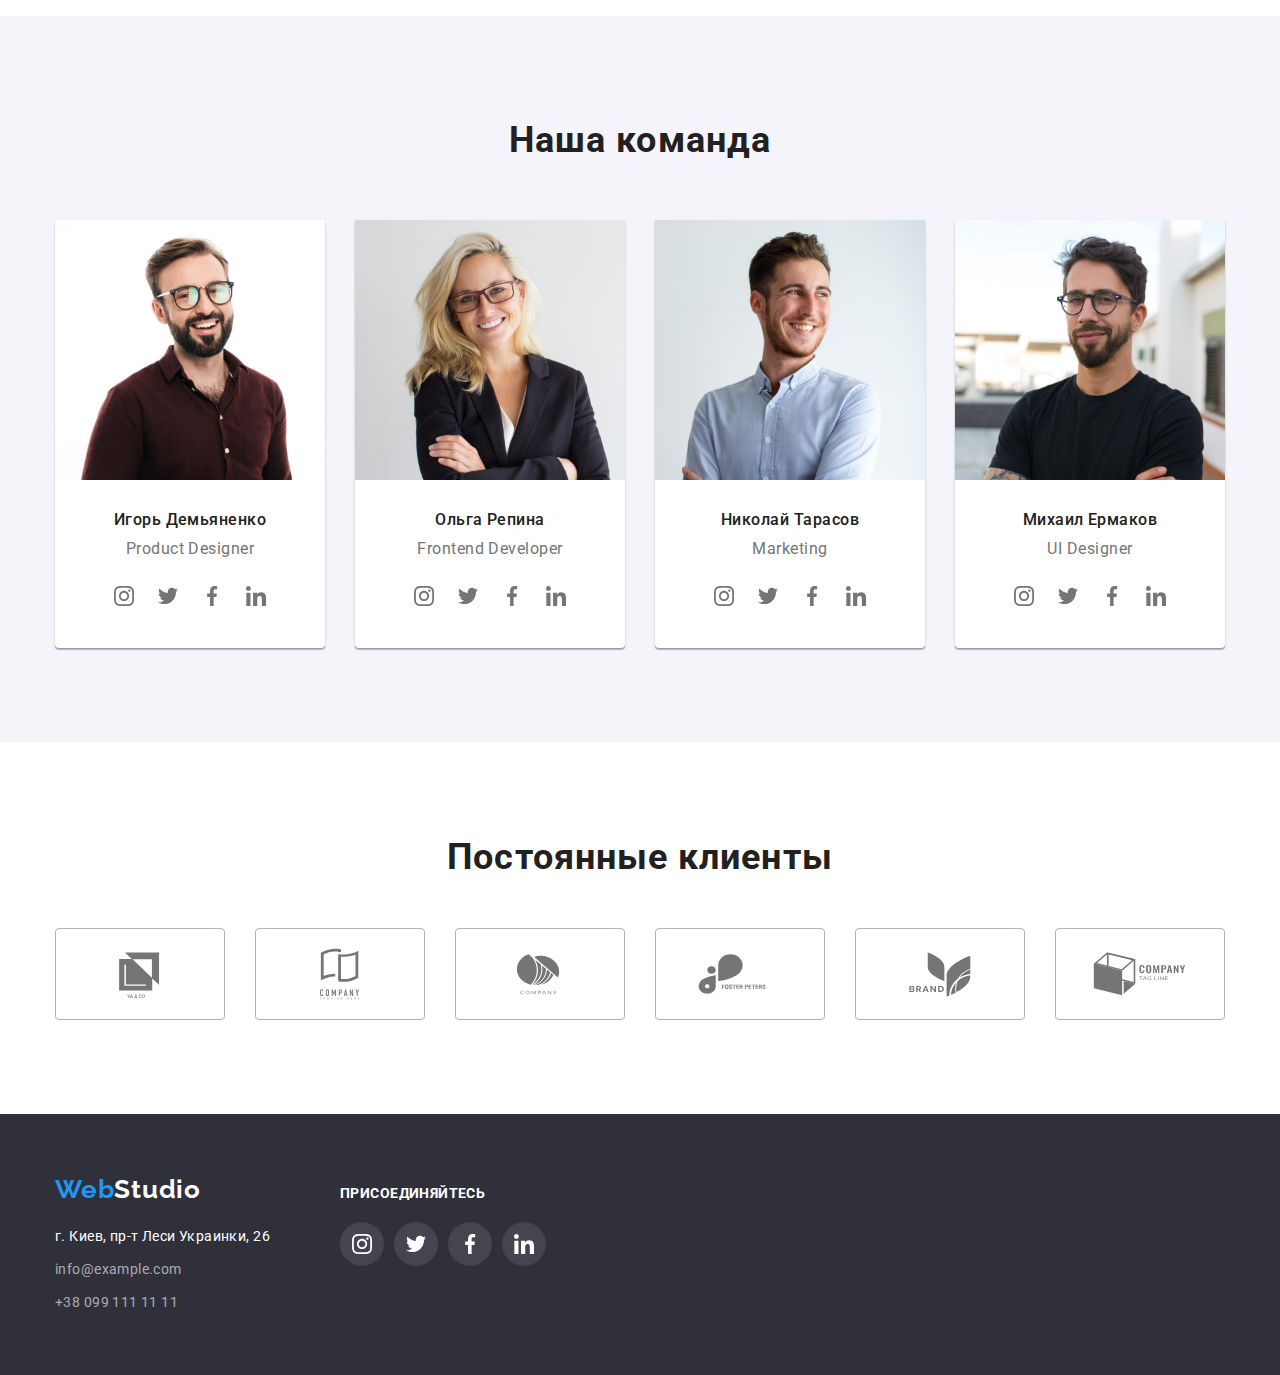
==== commit 23e8cbcb: "Adds modal window markup and styles" ====
--- a/index.html
+++ b/index.html
@@ -62,7 +62,7 @@
       <section class="page-hero">
         <div class="container">
           <h1 class="page-hero-title">Эффективные решения для вашего бизнеса</h1>
-          <button class="page-hero-button" type="button">Заказать услугу</button>
+          <button class="page-hero-button" type="button" data-modal-open>Заказать услугу</button>
         </div>
       </section>
 
@@ -133,7 +133,7 @@
                   width="370"
                   height="295"
                 />
-                <p class="our-work-sectoin-item-lable">Десктопные приложения</p>
+                <p class="our-work-sectoin-item-label">Десктопные приложения</p>
               </div>
             </li>
             <li class="our-work-sectoin-item">
@@ -145,7 +145,7 @@
                   width="370"
                   height="295"
                 />
-                <p class="our-work-sectoin-item-lable">Мобильные приложения</p>
+                <p class="our-work-sectoin-item-label">Мобильные приложения</p>
               </div>
             </li>
             <li class="our-work-sectoin-item">
@@ -157,7 +157,7 @@
                   width="370"
                   height="295"
                 />
-                <p class="our-work-sectoin-item-lable">Дизайнерские решения</p>
+                <p class="our-work-sectoin-item-label">Дизайнерские решения</p>
               </div>
             </li>
           </ul>
@@ -384,5 +384,13 @@
         </div>
       </div>
     </footer>
+
+    <div class="backdrop is-hidden" data-modal>
+      <div class="modal-window">
+        <button class="modal-window-close-button" type="button" data-modal-close><svg class="modal-window-close-icon" width="18" height="18"><use href="./images/icons.svg#icon-close"></use></svg></button>
+      </div>
+    </div>
+
+    <script src="./js/modal.js"></script>
   </body>
 </html>
--- a/css/styles.css
+++ b/css/styles.css
@@ -315,7 +315,7 @@
   display: block;
 }
 
-.our-work-sectoin-item-lable {
+.our-work-sectoin-item-label {
   font-weight: bold;
   font-size: 14px;
   line-height: calc(16 / 14);
@@ -664,12 +664,43 @@
     1px 4px 6px rgba(0, 0, 0, 0.16);
 }
 
+.project-item-overlay {
+  position: relative;
+  overflow: hidden;
+}
+
 .project-preview {
   display: block;
   max-width: 100%;
 }
 
 .project-item-description {
+  font-size: 18px;
+  line-height: calc(28 / 18);
+  letter-spacing: 0.03em;
+
+  color: #ffffff;
+  background-color: rgba(33, 150, 243, 0.9);
+
+  overflow: auto;
+
+  /* width: 100%; */
+  height: 100%;
+  padding: 63px 24px;
+
+  position: absolute;
+  top: 0;
+  left: 0;
+  transform: translateY(100%);
+
+  transition: transform 250ms cubic-bezier(0.4, 0, 0.2, 1);
+}
+
+.project-item:hover .project-item-description {
+  transform: translateY(0);
+}
+
+.project-item-info {
   padding: 20px 24px;
   border-left: 1px solid #eeeeee;
   border-right: 1px solid #eeeeee;
@@ -693,3 +724,54 @@
 
   margin-top: 4px;
 }
+
+/* ---Modal Window--- */
+.backdrop {
+  position: fixed;
+  height: 100vh;
+  width: 100vw;
+  left: 0;
+  top: 0;
+  background-color: rgba(0, 0, 0, 0.2);
+}
+
+.modal-window {
+  position: absolute;
+  width: 528px;
+  min-height: 581px;
+  left: 50%;
+  top: 50%;
+  transform: translate(-50%, -50%);
+
+  padding: 40px;
+
+  background-color: #ffffff;
+  box-shadow: 0px 1px 3px rgba(0, 0, 0, 0.12), 0px 1px 1px rgba(0, 0, 0, 0.14),
+    0px 2px 1px rgba(0, 0, 0, 0.2);
+  border-radius: 4px;
+}
+
+.modal-window-close-button {
+  width: 30px;
+  height: 30px;
+  background-color: #ffffff;
+  border: 1px solid rgba(0, 0, 0, 0.1);
+  border-radius: 50%;
+
+  display: flex;
+  align-items: center;
+  justify-content: center;
+
+  position: absolute;
+  top: 8px;
+  right: 8px;
+}
+
+/* .backdrop.is-hidden {
+  opacity: 0;
+  visibility: hidden;
+  pointer-events: none;
+} */
+
+.modal-window-close-icon {
+}
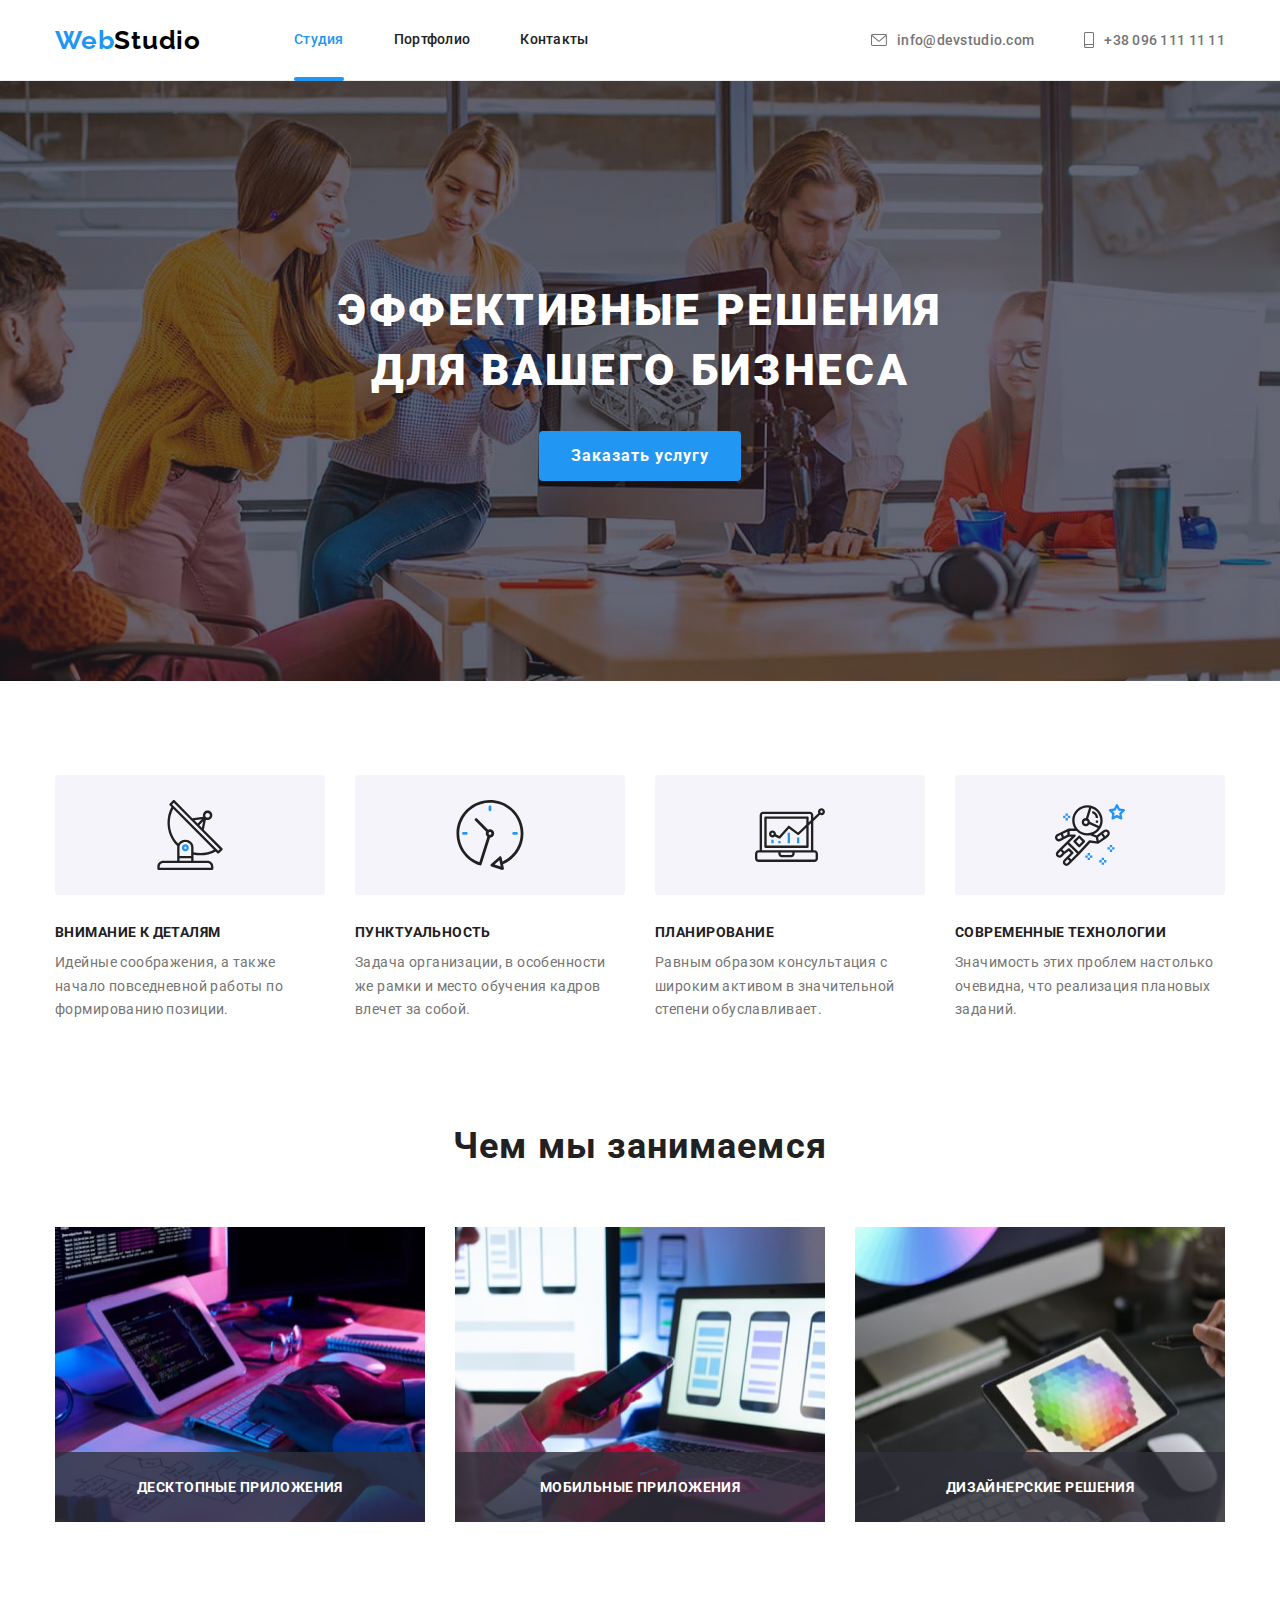
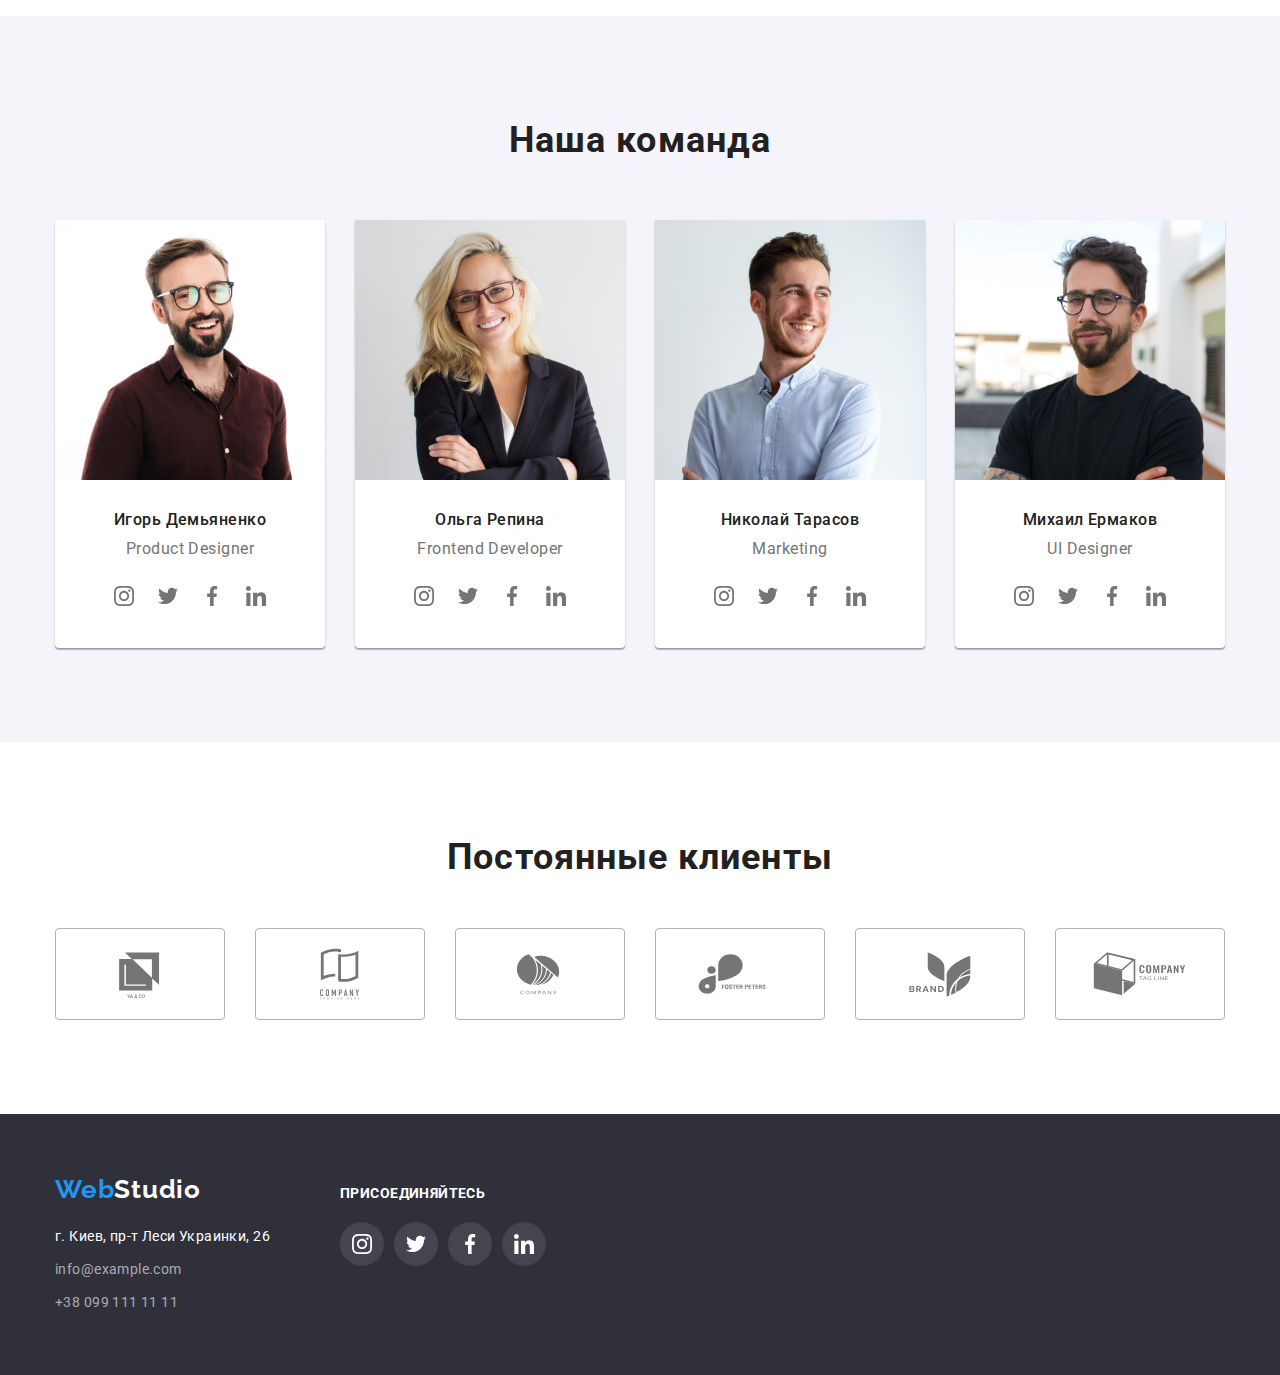
==== commit ab16a92f: "Adds fixes for hero section markup and styles" ====
--- a/index.html
+++ b/index.html
@@ -28,7 +28,9 @@
           >
           <ul class="page-header-navigation-list list">
             <li class="page-header-navigation-item">
-              <a class="page-header-navigation-item-link link current-page-marker" href="./index.html"
+              <a
+                class="page-header-navigation-item-link link current-page-marker"
+                href="./index.html"
                 >Студия</a
               >
             </li>
@@ -44,13 +46,15 @@
           <li class="page-header-contacts-item">
             <a class="page-header-contacts-item-link link" href="mailto:info@devstudio.com">
               <svg class="mail-icon" width="16" height="12">
-                <use href="./images/icons.svg#icon-envelope"></use></svg>info@devstudio.com
+                <use href="./images/icons.svg#icon-envelope"></use></svg>
+              info@devstudio.com
             </a>
           </li>
           <li class="page-header-contacts-item">
             <a class="page-header-contacts-item-link link" href="tel:+380961111111"
               ><svg class="phone-icon" width="10" height="16">
-                <use href="./images/icons.svg#icon-smartphone"></use></svg>+38 096 111 11 11
+                <use href="./images/icons.svg#icon-smartphone"></use></svg>
+              +38 096 111 11 11
             </a>
           </li>
         </ul>
@@ -61,7 +65,7 @@
       <!-- Hero Section -->
       <section class="page-hero">
         <div class="container">
-          <h1 class="page-hero-title">Эффективные решения для вашего бизнеса</h1>
+          <h1 class="page-hero-title">Эффективные решения <br> для вашего бизнеса</h1>
           <button class="page-hero-button" type="button" data-modal-open>Заказать услугу</button>
         </div>
       </section>
@@ -180,22 +184,30 @@
               <h3 class="team-section-person-name">Игорь Демьяненко</h3>
               <p class="team-section-person-profession" lang="en">Product Designer</p>
               <ul class="team-section-person-social-list list">
-                <li class="team-section-person-social-item"><a href="" class="team-section-person-social-item-link link"><svg
-                      class="team-section-person-social-item-icon" width="20" height="20">
-                      <use href="./images/icons.svg#icon-instagram"></use>
-                    </svg></a></li>
-                <li class="team-section-person-social-item"><a href="" class="team-section-person-social-item-link link"><svg
-                      class="team-section-person-social-item-icon" width="20" height="20">
-                      <use href="./images/icons.svg#icon-twitter"></use>
-                    </svg></a></li>
-                <li class="team-section-person-social-item"><a href="" class="team-section-person-social-item-link link"><svg
-                      class="team-section-person-social-item-icon" width="20" height="20">
-                      <use href="./images/icons.svg#icon-facebook"></use>
-                    </svg></a></li>
-                <li class="team-section-person-social-item"><a href="" class="team-section-person-social-item-link link"><svg
-                      class="team-section-person-social-item-icon" width="20" height="20">
-                      <use href="./images/icons.svg#icon-linkedin"></use>
-                    </svg></a></li>
+                <li class="team-section-person-social-item">
+                  <a href="" class="team-section-person-social-item-link link"
+                    ><svg class="team-section-person-social-item-icon" width="20" height="20">
+                      <use href="./images/icons.svg#icon-instagram"></use></svg>
+                  </a>
+                </li>
+                <li class="team-section-person-social-item">
+                  <a href="" class="team-section-person-social-item-link link"
+                    ><svg class="team-section-person-social-item-icon" width="20" height="20">
+                      <use href="./images/icons.svg#icon-twitter"></use></svg>
+                  </a>
+                </li>
+                <li class="team-section-person-social-item">
+                  <a href="" class="team-section-person-social-item-link link"
+                    ><svg class="team-section-person-social-item-icon" width="20" height="20">
+                      <use href="./images/icons.svg#icon-facebook"></use></svg>
+                  </a>
+                </li>
+                <li class="team-section-person-social-item">
+                  <a href="" class="team-section-person-social-item-link link"
+                    ><svg class="team-section-person-social-item-icon" width="20" height="20">
+                      <use href="./images/icons.svg#icon-linkedin"></use></svg>
+                  </a>
+                </li>
               </ul>
             </li>
             <li class="team-section-person">
@@ -209,22 +221,30 @@
               <h3 class="team-section-person-name">Ольга Репина</h3>
               <p class="team-section-person-profession" lang="en">Frontend Developer</p>
               <ul class="team-section-person-social-list list">
-                <li class="team-section-person-social-item"><a href="" class="team-section-person-social-item-link link"><svg
-                      class="team-section-person-social-item-icon" width="20" height="20">
-                      <use href="./images/icons.svg#icon-instagram"></use>
-                    </svg></a></li>
-                <li class="team-section-person-social-item"><a href="" class="team-section-person-social-item-link link"><svg
-                      class="team-section-person-social-item-icon" width="20" height="20">
-                      <use href="./images/icons.svg#icon-twitter"></use>
-                    </svg></a></li>
-                <li class="team-section-person-social-item"><a href="" class="team-section-person-social-item-link link"><svg
-                      class="team-section-person-social-item-icon" width="20" height="20">
-                      <use href="./images/icons.svg#icon-facebook"></use>
-                    </svg></a></li>
-                <li class="team-section-person-social-item"><a href="" class="team-section-person-social-item-link link"><svg
-                      class="team-section-person-social-item-icon" width="20" height="20">
-                      <use href="./images/icons.svg#icon-linkedin"></use>
-                    </svg></a></li>
+                <li class="team-section-person-social-item">
+                  <a href="" class="team-section-person-social-item-link link"
+                    ><svg class="team-section-person-social-item-icon" width="20" height="20">
+                      <use href="./images/icons.svg#icon-instagram"></use></svg>
+                  </a>
+                </li>
+                <li class="team-section-person-social-item">
+                  <a href="" class="team-section-person-social-item-link link"
+                    ><svg class="team-section-person-social-item-icon" width="20" height="20">
+                      <use href="./images/icons.svg#icon-twitter"></use></svg>
+                  </a>
+                </li>
+                <li class="team-section-person-social-item">
+                  <a href="" class="team-section-person-social-item-link link"
+                    ><svg class="team-section-person-social-item-icon" width="20" height="20">
+                      <use href="./images/icons.svg#icon-facebook"></use></svg>
+                  </a>
+                </li>
+                <li class="team-section-person-social-item">
+                  <a href="" class="team-section-person-social-item-link link"
+                    ><svg class="team-section-person-social-item-icon" width="20" height="20">
+                      <use href="./images/icons.svg#icon-linkedin"></use></svg>
+                  </a>
+                </li>
               </ul>
             </li>
             <li class="team-section-person">
@@ -238,22 +258,30 @@
               <h3 class="team-section-person-name">Николай Тарасов</h3>
               <p class="team-section-person-profession" lang="en">Marketing</p>
               <ul class="team-section-person-social-list list">
-                <li class="team-section-person-social-item"><a href="" class="team-section-person-social-item-link link"><svg
-                      class="team-section-person-social-item-icon" width="20" height="20">
-                      <use href="./images/icons.svg#icon-instagram"></use>
-                    </svg></a></li>
-                <li class="team-section-person-social-item"><a href="" class="team-section-person-social-item-link link"><svg
-                      class="team-section-person-social-item-icon" width="20" height="20">
-                      <use href="./images/icons.svg#icon-twitter"></use>
-                    </svg></a></li>
-                <li class="team-section-person-social-item"><a href="" class="team-section-person-social-item-link link"><svg
-                      class="team-section-person-social-item-icon" width="20" height="20">
-                      <use href="./images/icons.svg#icon-facebook"></use>
-                    </svg></a></li>
-                <li class="team-section-person-social-item"><a href="" class="team-section-person-social-item-link link"><svg
-                      class="team-section-person-social-item-icon" width="20" height="20">
-                      <use href="./images/icons.svg#icon-linkedin"></use>
-                    </svg></a></li>
+                <li class="team-section-person-social-item">
+                  <a href="" class="team-section-person-social-item-link link"
+                    ><svg class="team-section-person-social-item-icon" width="20" height="20">
+                      <use href="./images/icons.svg#icon-instagram"></use></svg>
+                  </a>
+                </li>
+                <li class="team-section-person-social-item">
+                  <a href="" class="team-section-person-social-item-link link"
+                    ><svg class="team-section-person-social-item-icon" width="20" height="20">
+                      <use href="./images/icons.svg#icon-twitter"></use></svg>
+                  </a>
+                </li>
+                <li class="team-section-person-social-item">
+                  <a href="" class="team-section-person-social-item-link link"
+                    ><svg class="team-section-person-social-item-icon" width="20" height="20">
+                      <use href="./images/icons.svg#icon-facebook"></use></svg>
+                  </a>
+                </li>
+                <li class="team-section-person-social-item">
+                  <a href="" class="team-section-person-social-item-link link"
+                    ><svg class="team-section-person-social-item-icon" width="20" height="20">
+                      <use href="./images/icons.svg#icon-linkedin"></use></svg>
+                  </a>
+                </li>
               </ul>
             </li>
             <li class="team-section-person">
@@ -267,22 +295,30 @@
               <h3 class="team-section-person-name">Михаил Ермаков</h3>
               <p class="team-section-person-profession" lang="en">UI Designer</p>
               <ul class="team-section-person-social-list list">
-                <li class="team-section-person-social-item"><a href="" class="team-section-person-social-item-link link"><svg
-                      class="team-section-person-social-item-icon" width="20" height="20">
-                      <use href="./images/icons.svg#icon-instagram"></use>
-                    </svg></a></li>
-                <li class="team-section-person-social-item"><a href="" class="team-section-person-social-item-link link"><svg
-                      class="team-section-person-social-item-icon" width="20" height="20">
-                      <use href="./images/icons.svg#icon-twitter"></use>
-                    </svg></a></li>
-                <li class="team-section-person-social-item"><a href="" class="team-section-person-social-item-link link"><svg
-                      class="team-section-person-social-item-icon" width="20" height="20">
-                      <use href="./images/icons.svg#icon-facebook"></use>
-                    </svg></a></li>
-                <li class="team-section-person-social-item"><a href="" class="team-section-person-social-item-link link"><svg
-                      class="team-section-person-social-item-icon" width="20" height="20">
-                      <use href="./images/icons.svg#icon-linkedin"></use>
-                    </svg></a></li>
+                <li class="team-section-person-social-item">
+                  <a href="" class="team-section-person-social-item-link link"
+                    ><svg class="team-section-person-social-item-icon" width="20" height="20">
+                      <use href="./images/icons.svg#icon-instagram"></use></svg>
+                  </a>
+                </li>
+                <li class="team-section-person-social-item">
+                  <a href="" class="team-section-person-social-item-link link"
+                    ><svg class="team-section-person-social-item-icon" width="20" height="20">
+                      <use href="./images/icons.svg#icon-twitter"></use></svg>
+                  </a>
+                </li>
+                <li class="team-section-person-social-item">
+                  <a href="" class="team-section-person-social-item-link link"
+                    ><svg class="team-section-person-social-item-icon" width="20" height="20">
+                      <use href="./images/icons.svg#icon-facebook"></use></svg>
+                  </a>
+                </li>
+                <li class="team-section-person-social-item">
+                  <a href="" class="team-section-person-social-item-link link"
+                    ><svg class="team-section-person-social-item-icon" width="20" height="20">
+                      <use href="./images/icons.svg#icon-linkedin"></use></svg>
+                  </a>
+                </li>
               </ul>
             </li>
           </ul>
@@ -295,34 +331,40 @@
           <h2 class="clients-section-title">Постоянные клиенты</h2>
           <ul class="clients-section-list list">
             <li class="clients-section-item">
-              <a class="client-section-item-link link" href=""><svg class="clients-section-item-icon" width="106" height="60">
-                <use href="./images/icons.svg#icon-client-1"></use>
-              </svg></a>
-            </li>
-            <li class="clients-section-item">
-              <a class="client-section-item-link link" href=""><svg class="clients-section-item-icon" width="106" height="60">
-                <use href="./images/icons.svg#icon-client-2"></use>
-              </svg></a>
-            </li>
-            <li class="clients-section-item">
-              <a class="client-section-item-link link" href=""><svg class="clients-section-item-icon" width="106" height="60">
-                <use href="./images/icons.svg#icon-client-3"></use>
-              </svg></a>
-            </li>
-            <li class="clients-section-item">
-              <a class="client-section-item-link link" href=""><svg class="clients-section-item-icon" width="106" height="60">
-                <use href="./images/icons.svg#icon-client-4"></use>
-              </svg></a>
-            </li>
-            <li class="clients-section-item">
-              <a class="client-section-item-link link" href=""><svg class="clients-section-item-icon" width="106" height="60">
-                <use href="./images/icons.svg#icon-client-5"></use>
-              </svg></a>
-            </li>
-            <li class="clients-section-item">
-              <a class="client-section-item-link link" href=""><svg class="clients-section-item-icon" width="106" height="60">
-                <use href="./images/icons.svg#icon-client-6"></use>
-              </svg></a>
+              <a class="client-section-item-link link" href=""
+                ><svg class="clients-section-item-icon" width="106" height="60">
+                  <use href="./images/icons.svg#icon-client-1"></use></svg>
+              </a>
+            </li>
+            <li class="clients-section-item">
+              <a class="client-section-item-link link" href=""
+                ><svg class="clients-section-item-icon" width="106" height="60">
+                  <use href="./images/icons.svg#icon-client-2"></use></svg>
+              </a>
+            </li>
+            <li class="clients-section-item">
+              <a class="client-section-item-link link" href=""
+                ><svg class="clients-section-item-icon" width="106" height="60">
+                  <use href="./images/icons.svg#icon-client-3"></use></svg>
+              </a>
+            </li>
+            <li class="clients-section-item">
+              <a class="client-section-item-link link" href=""
+                ><svg class="clients-section-item-icon" width="106" height="60">
+                  <use href="./images/icons.svg#icon-client-4"></use></svg>
+              </a>
+            </li>
+            <li class="clients-section-item">
+              <a class="client-section-item-link link" href=""
+                ><svg class="clients-section-item-icon" width="106" height="60">
+                  <use href="./images/icons.svg#icon-client-5"></use></svg>
+              </a>
+            </li>
+            <li class="clients-section-item">
+              <a class="client-section-item-link link" href=""
+                ><svg class="clients-section-item-icon" width="106" height="60">
+                  <use href="./images/icons.svg#icon-client-6"></use></svg>
+              </a>
             </li>
           </ul>
         </div>
@@ -364,22 +406,30 @@
         <div class="footer-social">
           <h2 class="footer-social-title">Присоединяйтесь</h2>
           <ul class="footer-social-list list">
-            <li class="footer-social-item"><a href="" class="footer-social-item-link link"><svg
-                  class="footer-social-item-icon" width="20" height="20">
-                  <use href="./images/icons.svg#icon-instagram"></use>
-                </svg></a></li>
-            <li class="footer-social-item"><a href="" class="footer-social-item-link link"><svg
-                  class="footer-social-item-icon" width="20" height="20">
-                  <use href="./images/icons.svg#icon-twitter"></use>
-                </svg></a></li>
-            <li class="footer-social-item"><a href="" class="footer-social-item-link link"><svg
-                  class="footer-social-item-icon" width="20" height="20">
-                  <use href="./images/icons.svg#icon-facebook"></use>
-                </svg></a></li>
-            <li class="footer-social-item"><a href="" class="footer-social-item-link link"><svg
-                  class="footer-social-item-icon" width="20" height="20">
-                  <use href="./images/icons.svg#icon-linkedin"></use>
-                </svg></a></li>
+            <li class="footer-social-item">
+              <a href="" class="footer-social-item-link link"
+                ><svg class="footer-social-item-icon" width="20" height="20">
+                  <use href="./images/icons.svg#icon-instagram"></use></svg>
+              </a>
+            </li>
+            <li class="footer-social-item">
+              <a href="" class="footer-social-item-link link"
+                ><svg class="footer-social-item-icon" width="20" height="20">
+                  <use href="./images/icons.svg#icon-twitter"></use></svg>
+              </a>
+            </li>
+            <li class="footer-social-item">
+              <a href="" class="footer-social-item-link link"
+                ><svg class="footer-social-item-icon" width="20" height="20">
+                  <use href="./images/icons.svg#icon-facebook"></use></svg>
+              </a>
+            </li>
+            <li class="footer-social-item">
+              <a href="" class="footer-social-item-link link"
+                ><svg class="footer-social-item-icon" width="20" height="20">
+                  <use href="./images/icons.svg#icon-linkedin"></use></svg>
+              </a>
+            </li>
           </ul>
         </div>
       </div>
@@ -387,7 +437,11 @@
 
     <div class="backdrop is-hidden" data-modal>
       <div class="modal-window">
-        <button class="modal-window-close-button" type="button" data-modal-close><svg class="modal-window-close-icon" width="18" height="18"><use href="./images/icons.svg#icon-close"></use></svg></button>
+        <button class="modal-window-close-button" type="button" data-modal-close>
+          <svg class="modal-window-close-icon" width="18" height="18">
+            <use href="./images/icons.svg#icon-close"></use>
+          </svg>
+        </button>
       </div>
     </div>
 
--- a/css/styles.css
+++ b/css/styles.css
@@ -203,7 +203,6 @@
   color: #ffffff;
 
   display: block;
-  width: 696px;
   margin-left: auto;
   margin-right: auto;
 }
@@ -733,6 +732,10 @@
   left: 0;
   top: 0;
   background-color: rgba(0, 0, 0, 0.2);
+
+  opacity: 1;
+
+  transition: opacity 250ms cubic-bezier(0.4, 0, 0.2, 1);
 }
 
 .modal-window {
@@ -741,7 +744,6 @@
   min-height: 581px;
   left: 50%;
   top: 50%;
-  transform: translate(-50%, -50%);
 
   padding: 40px;
 
@@ -749,6 +751,9 @@
   box-shadow: 0px 1px 3px rgba(0, 0, 0, 0.12), 0px 1px 1px rgba(0, 0, 0, 0.14),
     0px 2px 1px rgba(0, 0, 0, 0.2);
   border-radius: 4px;
+
+  transform: translate(-50%, -50%) scale(1);
+  transition: transform 250ms cubic-bezier(0.4, 0, 0.2, 1);
 }
 
 .modal-window-close-button {
@@ -758,6 +763,8 @@
   border: 1px solid rgba(0, 0, 0, 0.1);
   border-radius: 50%;
 
+  padding: 0;
+
   display: flex;
   align-items: center;
   justify-content: center;
@@ -767,11 +774,11 @@
   right: 8px;
 }
 
-/* .backdrop.is-hidden {
+.backdrop.is-hidden {
   opacity: 0;
-  visibility: hidden;
   pointer-events: none;
-} */
-
-.modal-window-close-icon {
-}
+}
+
+.backdrop.is-hidden .modal-window {
+  transform: translate(-50%, -50%) scale(0.9);
+}
